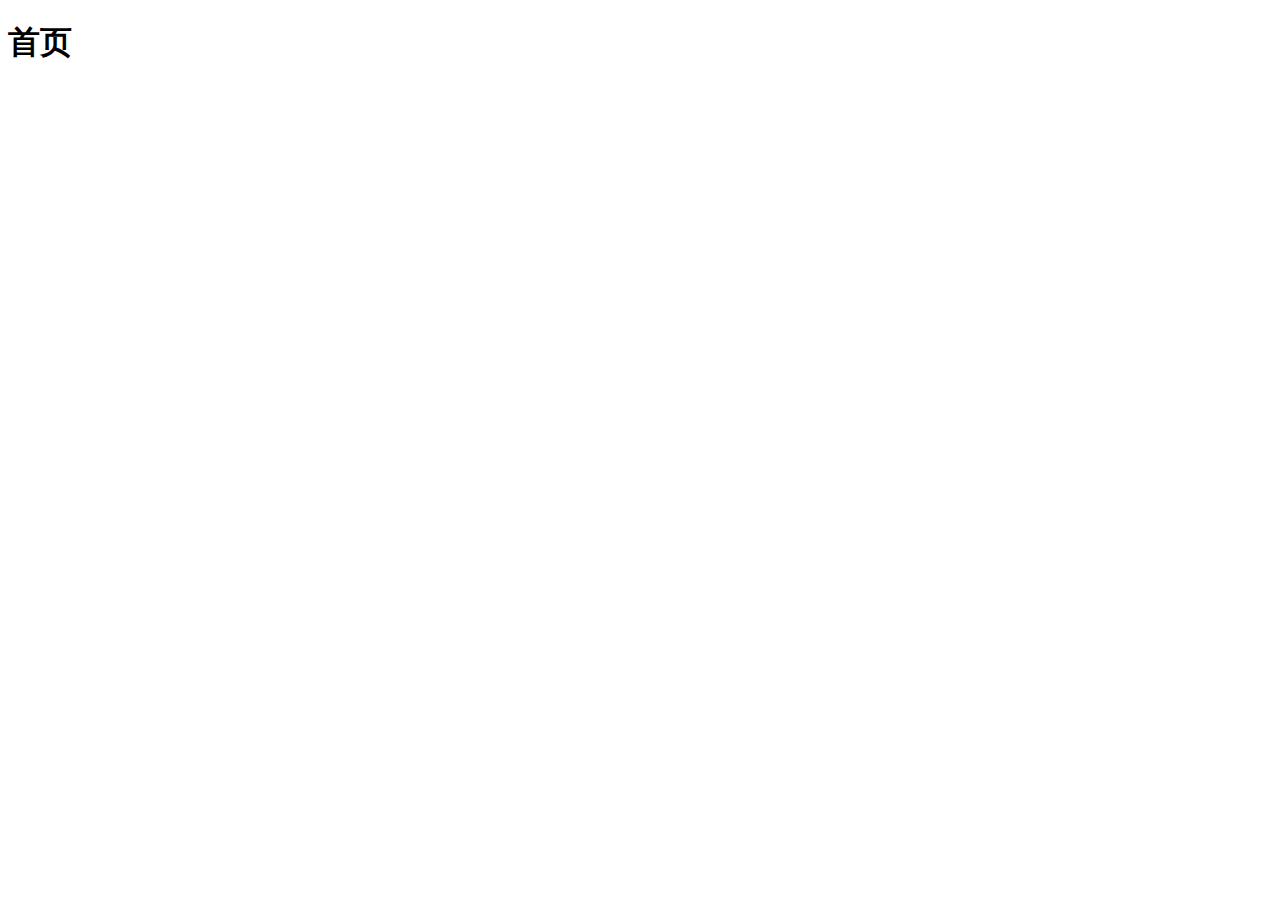
==== index.html @ 23fd7cb8 "初次提交" ====
<!DOCTYPE html>
<html lang="en">
<head>
  <meta charset="UTF-8">
  <meta http-equiv="X-UA-Compatible" content="IE=edge">
  <meta name="viewport" content="width=device-width, initial-scale=1.0">
  <title>Document</title>
</head>
<body>
    <h1>首页</h1>
</body>
</html>
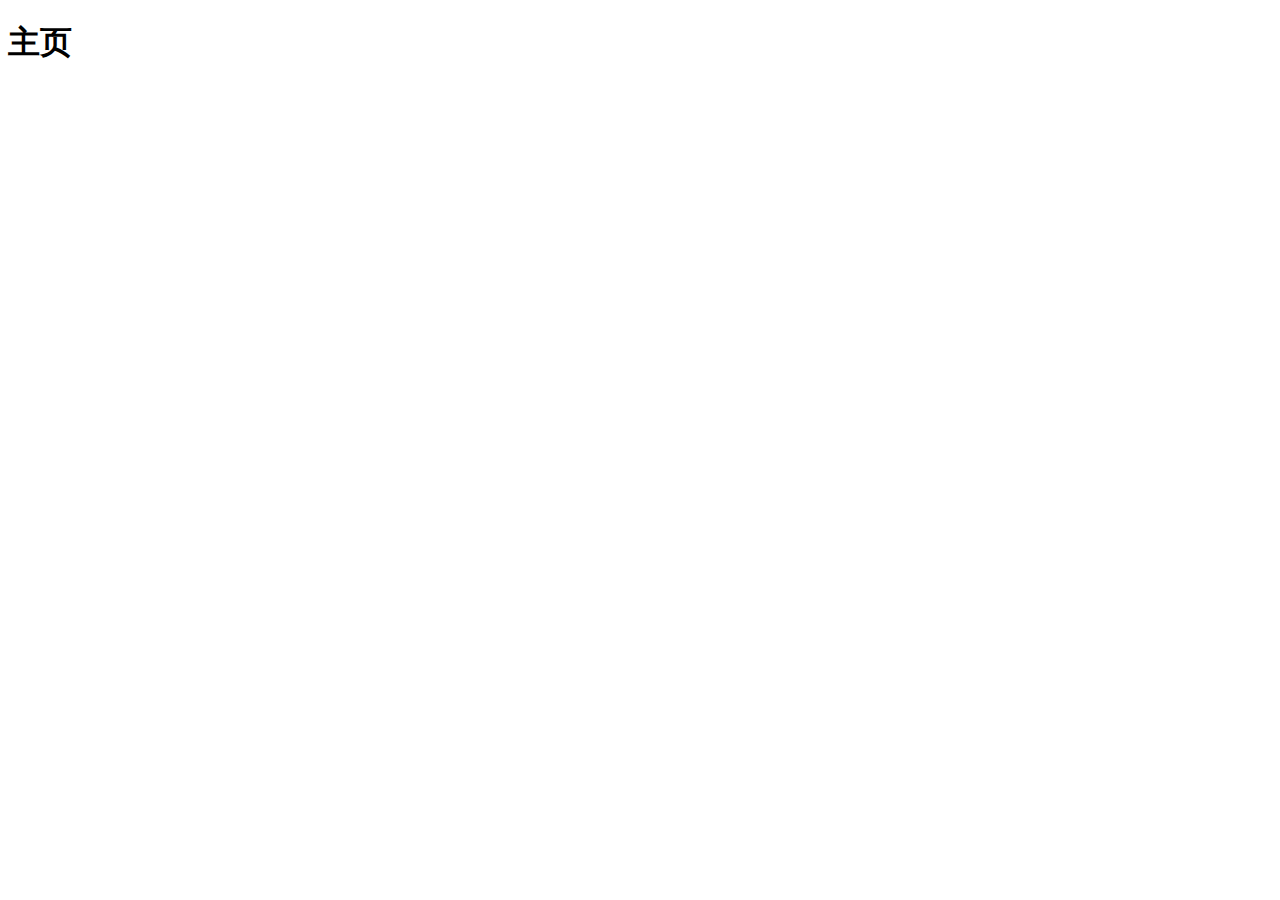
==== commit 43ef7448: "完成了登录和注册功能" ====
--- a/index.html
+++ b/index.html
@@ -1,12 +1,15 @@
 <!DOCTYPE html>
 <html lang="en">
+
 <head>
   <meta charset="UTF-8">
   <meta http-equiv="X-UA-Compatible" content="IE=edge">
   <meta name="viewport" content="width=device-width, initial-scale=1.0">
-  <title>Document</title>
+  <title></title>
 </head>
+
 <body>
-    <h1>首页</h1>
+  <h1>主页</h1>
 </body>
+
 </html>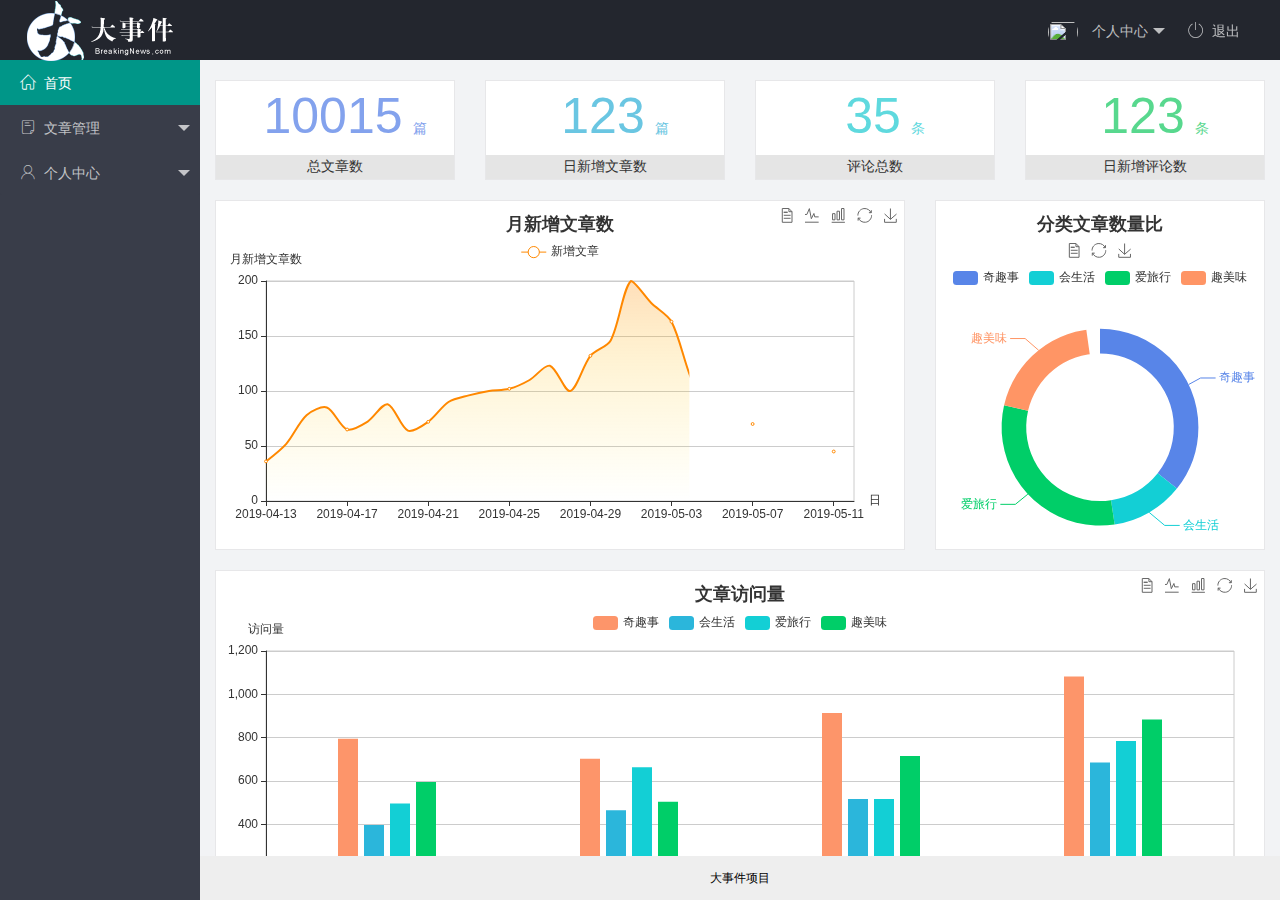
==== commit 6d046810: "day1" ====
--- a/index.html
+++ b/index.html
@@ -2,14 +2,93 @@
 <html lang="en">
 
 <head>
-  <meta charset="UTF-8">
-  <meta http-equiv="X-UA-Compatible" content="IE=edge">
-  <meta name="viewport" content="width=device-width, initial-scale=1.0">
-  <title></title>
+  <meta charset="UTF-8" />
+  <meta name="viewport" content="width=device-width, initial-scale=1.0" />
+  <title>后台主页</title>
+  <!-- 导入 layui 的样式表 -->
+  <link rel="stylesheet" href="/assets/lib/layui/css/layui.css" />
+  <!-- 导入第三方图标库 -->
+  <link rel="stylesheet" href="/assets/fonts/iconfont.css" />
+  <link rel="stylesheet" href="/assets/css/index.css">
 </head>
 
-<body>
-  <h1>主页</h1>
+<body class="layui-layout-body">
+  <div class="layui-layout layui-layout-admin">
+    <div class="layui-header">
+      <div class="layui-logo">
+        <img src="/assets/images/logo.png" alt="" />
+      </div>
+      <!-- 头部区域（可配合layui已有的水平导航） -->
+      <ul class="layui-nav layui-layout-right">
+        <li class="layui-nav-item">
+          <a href="javascript:;">
+            <img src="" class="layui-nav-img" />
+            个人中心
+          </a>
+          <dl class="layui-nav-child">
+            <dd><a href="">基本资料</a></dd>
+            <dd><a href="">更换头像</a></dd>
+            <dd><a href="">重置密码</a></dd>
+          </dl>
+        </li>
+        <li class="layui-nav-item">
+          <a href=""><span class="iconfont icon-tuichu"></span>退出</a>
+        </li>
+      </ul>
+    </div>
+
+    <div class="layui-side layui-bg-black">
+      <div class="layui-side-scroll">
+        <!-- 左侧导航区域（可配合layui已有的垂直导航） -->
+        <ul class="layui-nav layui-nav-tree" lay-shrink="all">
+          <li class="layui-nav-item layui-this">
+            <a href="/home/dashboard.html" target="fm"><span class="iconfont icon-home"></span>首页</a>
+          </li>
+          <li class="layui-nav-item">
+            <a class="" href="javascript:;"><span class="iconfont icon-16"></span>文章管理</a>
+            <dl class="layui-nav-child">
+              <dd>
+                <a href="javascript:;"><i class="layui-icon layui-icon-app"></i>文章类别</a>
+              </dd>
+              <dd>
+                <a href="javascript:;"><i class="layui-icon layui-icon-app"></i>文章列表</a>
+              </dd>
+              <dd>
+                <a href="javascript:;"><i class="layui-icon layui-icon-app"></i>发布文章</a>
+              </dd>
+            </dl>
+          </li>
+          <li class="layui-nav-item">
+            <a href="javascript:;"><span class="iconfont icon-user"></span>个人中心</a>
+            <dl class="layui-nav-child">
+              <dd>
+                <a href="javascript:;"><i class="layui-icon layui-icon-app"></i>基本资料</a>
+              </dd>
+              <dd>
+                <a href="javascript:;"><i class="layui-icon layui-icon-app"></i>更换头像</a>
+              </dd>
+              <dd>
+                <a href="javascript:;"><i class="layui-icon layui-icon-app"></i>重置密码</a>
+              </dd>
+            </dl>
+          </li>
+        </ul>
+      </div>
+    </div>
+
+    <div class="layui-body">
+      <!-- 内容主体区域 -->
+      <!-- 为 `iframe` 指定默认页面 -->
+      <iframe name="fm" src="/home/dashboard.html" frameborder="0"></iframe>
+    </div>
+
+    <div class="layui-footer">
+      <!-- 底部固定区域 -->
+      大事件项目
+    </div>
+  </div>
+  <!-- 导入 layui 的JS文件 -->
+  <script src="/assets/lib/layui/layui.all.js"></script>
 </body>
 
 </html>--- a/assets/lib/layui/css/layui.css
+++ b/assets/lib/layui/css/layui.css
@@ -0,0 +1,2 @@
+/** layui-v2.5.5 MIT License By https://www.layui.com */
+ .layui-inline,img{display:inline-block;vertical-align:middle}h1,h2,h3,h4,h5,h6{font-weight:400}.layui-edge,.layui-header,.layui-inline,.layui-main{position:relative}.layui-body,.layui-edge,.layui-elip{overflow:hidden}.layui-btn,.layui-edge,.layui-inline,img{vertical-align:middle}.layui-btn,.layui-disabled,.layui-icon,.layui-unselect{-moz-user-select:none;-webkit-user-select:none;-ms-user-select:none}.layui-elip,.layui-form-checkbox span,.layui-form-pane .layui-form-label{text-overflow:ellipsis;white-space:nowrap}.layui-breadcrumb,.layui-tree-btnGroup{visibility:hidden}blockquote,body,button,dd,div,dl,dt,form,h1,h2,h3,h4,h5,h6,input,li,ol,p,pre,td,textarea,th,ul{margin:0;padding:0;-webkit-tap-highlight-color:rgba(0,0,0,0)}a:active,a:hover{outline:0}img{border:none}li{list-style:none}table{border-collapse:collapse;border-spacing:0}h4,h5,h6{font-size:100%}button,input,optgroup,option,select,textarea{font-family:inherit;font-size:inherit;font-style:inherit;font-weight:inherit;outline:0}pre{white-space:pre-wrap;white-space:-moz-pre-wrap;white-space:-pre-wrap;white-space:-o-pre-wrap;word-wrap:break-word}body{line-height:24px;font:14px Helvetica Neue,Helvetica,PingFang SC,Tahoma,Arial,sans-serif}hr{height:1px;margin:10px 0;border:0;clear:both}a{color:#333;text-decoration:none}a:hover{color:#777}a cite{font-style:normal;*cursor:pointer}.layui-border-box,.layui-border-box *{box-sizing:border-box}.layui-box,.layui-box *{box-sizing:content-box}.layui-clear{clear:both;*zoom:1}.layui-clear:after{content:'\20';clear:both;*zoom:1;display:block;height:0}.layui-inline{*display:inline;*zoom:1}.layui-edge{display:inline-block;width:0;height:0;border-width:6px;border-style:dashed;border-color:transparent}.layui-edge-top{top:-4px;border-bottom-color:#999;border-bottom-style:solid}.layui-edge-right{border-left-color:#999;border-left-style:solid}.layui-edge-bottom{top:2px;border-top-color:#999;border-top-style:solid}.layui-edge-left{border-right-color:#999;border-right-style:solid}.layui-disabled,.layui-disabled:hover{color:#d2d2d2!important;cursor:not-allowed!important}.layui-circle{border-radius:100%}.layui-show{display:block!important}.layui-hide{display:none!important}@font-face{font-family:layui-icon;src:url(../font/iconfont.eot?v=250);src:url(../font/iconfont.eot?v=250#iefix) format('embedded-opentype'),url(../font/iconfont.woff2?v=250) format('woff2'),url(../font/iconfont.woff?v=250) format('woff'),url(../font/iconfont.ttf?v=250) format('truetype'),url(../font/iconfont.svg?v=250#layui-icon) format('svg')}.layui-icon{font-family:layui-icon!important;font-size:16px;font-style:normal;-webkit-font-smoothing:antialiased;-moz-osx-font-smoothing:grayscale}.layui-icon-reply-fill:before{content:"\e611"}.layui-icon-set-fill:before{content:"\e614"}.layui-icon-menu-fill:before{content:"\e60f"}.layui-icon-search:before{content:"\e615"}.layui-icon-share:before{content:"\e641"}.layui-icon-set-sm:before{content:"\e620"}.layui-icon-engine:before{content:"\e628"}.layui-icon-close:before{content:"\1006"}.layui-icon-close-fill:before{content:"\1007"}.layui-icon-chart-screen:before{content:"\e629"}.layui-icon-star:before{content:"\e600"}.layui-icon-circle-dot:before{content:"\e617"}.layui-icon-chat:before{content:"\e606"}.layui-icon-release:before{content:"\e609"}.layui-icon-list:before{content:"\e60a"}.layui-icon-chart:before{content:"\e62c"}.layui-icon-ok-circle:before{content:"\1005"}.layui-icon-layim-theme:before{content:"\e61b"}.layui-icon-table:before{content:"\e62d"}.layui-icon-right:before{content:"\e602"}.layui-icon-left:before{content:"\e603"}.layui-icon-cart-simple:before{content:"\e698"}.layui-icon-face-cry:before{content:"\e69c"}.layui-icon-face-smile:before{content:"\e6af"}.layui-icon-survey:before{content:"\e6b2"}.layui-icon-tree:before{content:"\e62e"}.layui-icon-upload-circle:before{content:"\e62f"}.layui-icon-add-circle:before{content:"\e61f"}.layui-icon-download-circle:before{content:"\e601"}.layui-icon-templeate-1:before{content:"\e630"}.layui-icon-util:before{content:"\e631"}.layui-icon-face-surprised:before{content:"\e664"}.layui-icon-edit:before{content:"\e642"}.layui-icon-speaker:before{content:"\e645"}.layui-icon-down:before{content:"\e61a"}.layui-icon-file:before{content:"\e621"}.layui-icon-layouts:before{content:"\e632"}.layui-icon-rate-half:before{content:"\e6c9"}.layui-icon-add-circle-fine:before{content:"\e608"}.layui-icon-prev-circle:before{content:"\e633"}.layui-icon-read:before{content:"\e705"}.layui-icon-404:before{content:"\e61c"}.layui-icon-carousel:before{content:"\e634"}.layui-icon-help:before{content:"\e607"}.layui-icon-code-circle:before{content:"\e635"}.layui-icon-water:before{content:"\e636"}.layui-icon-username:before{content:"\e66f"}.layui-icon-find-fill:before{content:"\e670"}.layui-icon-about:before{content:"\e60b"}.layui-icon-location:before{content:"\e715"}.layui-icon-up:before{content:"\e619"}.layui-icon-pause:before{content:"\e651"}.layui-icon-date:before{content:"\e637"}.layui-icon-layim-uploadfile:before{content:"\e61d"}.layui-icon-delete:before{content:"\e640"}.layui-icon-play:before{content:"\e652"}.layui-icon-top:before{content:"\e604"}.layui-icon-friends:before{content:"\e612"}.layui-icon-refresh-3:before{content:"\e9aa"}.layui-icon-ok:before{content:"\e605"}.layui-icon-layer:before{content:"\e638"}.layui-icon-face-smile-fine:before{content:"\e60c"}.layui-icon-dollar:before{content:"\e659"}.layui-icon-group:before{content:"\e613"}.layui-icon-layim-download:before{content:"\e61e"}.layui-icon-picture-fine:before{content:"\e60d"}.layui-icon-link:before{content:"\e64c"}.layui-icon-diamond:before{content:"\e735"}.layui-icon-log:before{content:"\e60e"}.layui-icon-rate-solid:before{content:"\e67a"}.layui-icon-fonts-del:before{content:"\e64f"}.layui-icon-unlink:before{content:"\e64d"}.layui-icon-fonts-clear:before{content:"\e639"}.layui-icon-triangle-r:before{content:"\e623"}.layui-icon-circle:before{content:"\e63f"}.layui-icon-radio:before{content:"\e643"}.layui-icon-align-center:before{content:"\e647"}.layui-icon-align-right:before{content:"\e648"}.layui-icon-align-left:before{content:"\e649"}.layui-icon-loading-1:before{content:"\e63e"}.layui-icon-return:before{content:"\e65c"}.layui-icon-fonts-strong:before{content:"\e62b"}.layui-icon-upload:before{content:"\e67c"}.layui-icon-dialogue:before{content:"\e63a"}.layui-icon-video:before{content:"\e6ed"}.layui-icon-headset:before{content:"\e6fc"}.layui-icon-cellphone-fine:before{content:"\e63b"}.layui-icon-add-1:before{content:"\e654"}.layui-icon-face-smile-b:before{content:"\e650"}.layui-icon-fonts-html:before{content:"\e64b"}.layui-icon-form:before{content:"\e63c"}.layui-icon-cart:before{content:"\e657"}.layui-icon-camera-fill:before{content:"\e65d"}.layui-icon-tabs:before{content:"\e62a"}.layui-icon-fonts-code:before{content:"\e64e"}.layui-icon-fire:before{content:"\e756"}.layui-icon-set:before{content:"\e716"}.layui-icon-fonts-u:before{content:"\e646"}.layui-icon-triangle-d:before{content:"\e625"}.layui-icon-tips:before{content:"\e702"}.layui-icon-picture:before{content:"\e64a"}.layui-icon-more-vertical:before{content:"\e671"}.layui-icon-flag:before{content:"\e66c"}.layui-icon-loading:before{content:"\e63d"}.layui-icon-fonts-i:before{content:"\e644"}.layui-icon-refresh-1:before{content:"\e666"}.layui-icon-rmb:before{content:"\e65e"}.layui-icon-home:before{content:"\e68e"}.layui-icon-user:before{content:"\e770"}.layui-icon-notice:before{content:"\e667"}.layui-icon-login-weibo:before{content:"\e675"}.layui-icon-voice:before{content:"\e688"}.layui-icon-upload-drag:before{content:"\e681"}.layui-icon-login-qq:before{content:"\e676"}.layui-icon-snowflake:before{content:"\e6b1"}.layui-icon-file-b:before{content:"\e655"}.layui-icon-template:before{content:"\e663"}.layui-icon-auz:before{content:"\e672"}.layui-icon-console:before{content:"\e665"}.layui-icon-app:before{content:"\e653"}.layui-icon-prev:before{content:"\e65a"}.layui-icon-website:before{content:"\e7ae"}.layui-icon-next:before{content:"\e65b"}.layui-icon-component:before{content:"\e857"}.layui-icon-more:before{content:"\e65f"}.layui-icon-login-wechat:before{content:"\e677"}.layui-icon-shrink-right:before{content:"\e668"}.layui-icon-spread-left:before{content:"\e66b"}.layui-icon-camera:before{content:"\e660"}.layui-icon-note:before{content:"\e66e"}.layui-icon-refresh:before{content:"\e669"}.layui-icon-female:before{content:"\e661"}.layui-icon-male:before{content:"\e662"}.layui-icon-password:before{content:"\e673"}.layui-icon-senior:before{content:"\e674"}.layui-icon-theme:before{content:"\e66a"}.layui-icon-tread:before{content:"\e6c5"}.layui-icon-praise:before{content:"\e6c6"}.layui-icon-star-fill:before{content:"\e658"}.layui-icon-rate:before{content:"\e67b"}.layui-icon-template-1:before{content:"\e656"}.layui-icon-vercode:before{content:"\e679"}.layui-icon-cellphone:before{content:"\e678"}.layui-icon-screen-full:before{content:"\e622"}.layui-icon-screen-restore:before{content:"\e758"}.layui-icon-cols:before{content:"\e610"}.layui-icon-export:before{content:"\e67d"}.layui-icon-print:before{content:"\e66d"}.layui-icon-slider:before{content:"\e714"}.layui-icon-addition:before{content:"\e624"}.layui-icon-subtraction:before{content:"\e67e"}.layui-icon-service:before{content:"\e626"}.layui-icon-transfer:before{content:"\e691"}.layui-main{width:1140px;margin:0 auto}.layui-header{z-index:1000;height:60px}.layui-header a:hover{transition:all .5s;-webkit-transition:all .5s}.layui-side{position:fixed;left:0;top:0;bottom:0;z-index:999;width:200px;overflow-x:hidden}.layui-side-scroll{position:relative;width:220px;height:100%;overflow-x:hidden}.layui-body{position:absolute;left:200px;right:0;top:0;bottom:0;z-index:998;width:auto;overflow-y:auto;box-sizing:border-box}.layui-layout-body{overflow:hidden}.layui-layout-admin .layui-header{background-color:#23262E}.layui-layout-admin .layui-side{top:60px;width:200px;overflow-x:hidden}.layui-layout-admin .layui-body{position:fixed;top:60px;bottom:44px}.layui-layout-admin .layui-main{width:auto;margin:0 15px}.layui-layout-admin .layui-footer{position:fixed;left:200px;right:0;bottom:0;height:44px;line-height:44px;padding:0 15px;background-color:#eee}.layui-layout-admin .layui-logo{position:absolute;left:0;top:0;width:200px;height:100%;line-height:60px;text-align:center;color:#009688;font-size:16px}.layui-layout-admin .layui-header .layui-nav{background:0 0}.layui-layout-left{position:absolute!important;left:200px;top:0}.layui-layout-right{position:absolute!important;right:0;top:0}.layui-container{position:relative;margin:0 auto;padding:0 15px;box-sizing:border-box}.layui-fluid{position:relative;margin:0 auto;padding:0 15px}.layui-row:after,.layui-row:before{content:'';display:block;clear:both}.layui-col-lg1,.layui-col-lg10,.layui-col-lg11,.layui-col-lg12,.layui-col-lg2,.layui-col-lg3,.layui-col-lg4,.layui-col-lg5,.layui-col-lg6,.layui-col-lg7,.layui-col-lg8,.layui-col-lg9,.layui-col-md1,.layui-col-md10,.layui-col-md11,.layui-col-md12,.layui-col-md2,.layui-col-md3,.layui-col-md4,.layui-col-md5,.layui-col-md6,.layui-col-md7,.layui-col-md8,.layui-col-md9,.layui-col-sm1,.layui-col-sm10,.layui-col-sm11,.layui-col-sm12,.layui-col-sm2,.layui-col-sm3,.layui-col-sm4,.layui-col-sm5,.layui-col-sm6,.layui-col-sm7,.layui-col-sm8,.layui-col-sm9,.layui-col-xs1,.layui-col-xs10,.layui-col-xs11,.layui-col-xs12,.layui-col-xs2,.layui-col-xs3,.layui-col-xs4,.layui-col-xs5,.layui-col-xs6,.layui-col-xs7,.layui-col-xs8,.layui-col-xs9{position:relative;display:block;box-sizing:border-box}.layui-col-xs1,.layui-col-xs10,.layui-col-xs11,.layui-col-xs12,.layui-col-xs2,.layui-col-xs3,.layui-col-xs4,.layui-col-xs5,.layui-col-xs6,.layui-col-xs7,.layui-col-xs8,.layui-col-xs9{float:left}.layui-col-xs1{width:8.33333333%}.layui-col-xs2{width:16.66666667%}.layui-col-xs3{width:25%}.layui-col-xs4{width:33.33333333%}.layui-col-xs5{width:41.66666667%}.layui-col-xs6{width:50%}.layui-col-xs7{width:58.33333333%}.layui-col-xs8{width:66.66666667%}.layui-col-xs9{width:75%}.layui-col-xs10{width:83.33333333%}.layui-col-xs11{width:91.66666667%}.layui-col-xs12{width:100%}.layui-col-xs-offset1{margin-left:8.33333333%}.layui-col-xs-offset2{margin-left:16.66666667%}.layui-col-xs-offset3{margin-left:25%}.layui-col-xs-offset4{margin-left:33.33333333%}.layui-col-xs-offset5{margin-left:41.66666667%}.layui-col-xs-offset6{margin-left:50%}.layui-col-xs-offset7{margin-left:58.33333333%}.layui-col-xs-offset8{margin-left:66.66666667%}.layui-col-xs-offset9{margin-left:75%}.layui-col-xs-offset10{margin-left:83.33333333%}.layui-col-xs-offset11{margin-left:91.66666667%}.layui-col-xs-offset12{margin-left:100%}@media screen and (max-width:768px){.layui-hide-xs{display:none!important}.layui-show-xs-block{display:block!important}.layui-show-xs-inline{display:inline!important}.layui-show-xs-inline-block{display:inline-block!important}}@media screen and (min-width:768px){.layui-container{width:750px}.layui-hide-sm{display:none!important}.layui-show-sm-block{display:block!important}.layui-show-sm-inline{display:inline!important}.layui-show-sm-inline-block{display:inline-block!important}.layui-col-sm1,.layui-col-sm10,.layui-col-sm11,.layui-col-sm12,.layui-col-sm2,.layui-col-sm3,.layui-col-sm4,.layui-col-sm5,.layui-col-sm6,.layui-col-sm7,.layui-col-sm8,.layui-col-sm9{float:left}.layui-col-sm1{width:8.33333333%}.layui-col-sm2{width:16.66666667%}.layui-col-sm3{width:25%}.layui-col-sm4{width:33.33333333%}.layui-col-sm5{width:41.66666667%}.layui-col-sm6{width:50%}.layui-col-sm7{width:58.33333333%}.layui-col-sm8{width:66.66666667%}.layui-col-sm9{width:75%}.layui-col-sm10{width:83.33333333%}.layui-col-sm11{width:91.66666667%}.layui-col-sm12{width:100%}.layui-col-sm-offset1{margin-left:8.33333333%}.layui-col-sm-offset2{margin-left:16.66666667%}.layui-col-sm-offset3{margin-left:25%}.layui-col-sm-offset4{margin-left:33.33333333%}.layui-col-sm-offset5{margin-left:41.66666667%}.layui-col-sm-offset6{margin-left:50%}.layui-col-sm-offset7{margin-left:58.33333333%}.layui-col-sm-offset8{margin-left:66.66666667%}.layui-col-sm-offset9{margin-left:75%}.layui-col-sm-offset10{margin-left:83.33333333%}.layui-col-sm-offset11{margin-left:91.66666667%}.layui-col-sm-offset12{margin-left:100%}}@media screen and (min-width:992px){.layui-container{width:970px}.layui-hide-md{display:none!important}.layui-show-md-block{display:block!important}.layui-show-md-inline{display:inline!important}.layui-show-md-inline-block{display:inline-block!important}.layui-col-md1,.layui-col-md10,.layui-col-md11,.layui-col-md12,.layui-col-md2,.layui-col-md3,.layui-col-md4,.layui-col-md5,.layui-col-md6,.layui-col-md7,.layui-col-md8,.layui-col-md9{float:left}.layui-col-md1{width:8.33333333%}.layui-col-md2{width:16.66666667%}.layui-col-md3{width:25%}.layui-col-md4{width:33.33333333%}.layui-col-md5{width:41.66666667%}.layui-col-md6{width:50%}.layui-col-md7{width:58.33333333%}.layui-col-md8{width:66.66666667%}.layui-col-md9{width:75%}.layui-col-md10{width:83.33333333%}.layui-col-md11{width:91.66666667%}.layui-col-md12{width:100%}.layui-col-md-offset1{margin-left:8.33333333%}.layui-col-md-offset2{margin-left:16.66666667%}.layui-col-md-offset3{margin-left:25%}.layui-col-md-offset4{margin-left:33.33333333%}.layui-col-md-offset5{margin-left:41.66666667%}.layui-col-md-offset6{margin-left:50%}.layui-col-md-offset7{margin-left:58.33333333%}.layui-col-md-offset8{margin-left:66.66666667%}.layui-col-md-offset9{margin-left:75%}.layui-col-md-offset10{margin-left:83.33333333%}.layui-col-md-offset11{margin-left:91.66666667%}.layui-col-md-offset12{margin-left:100%}}@media screen and (min-width:1200px){.layui-container{width:1170px}.layui-hide-lg{display:none!important}.layui-show-lg-block{display:block!important}.layui-show-lg-inline{display:inline!important}.layui-show-lg-inline-block{display:inline-block!important}.layui-col-lg1,.layui-col-lg10,.layui-col-lg11,.layui-col-lg12,.layui-col-lg2,.layui-col-lg3,.layui-col-lg4,.layui-col-lg5,.layui-col-lg6,.layui-col-lg7,.layui-col-lg8,.layui-col-lg9{float:left}.layui-col-lg1{width:8.33333333%}.layui-col-lg2{width:16.66666667%}.layui-col-lg3{width:25%}.layui-col-lg4{width:33.33333333%}.layui-col-lg5{width:41.66666667%}.layui-col-lg6{width:50%}.layui-col-lg7{width:58.33333333%}.layui-col-lg8{width:66.66666667%}.layui-col-lg9{width:75%}.layui-col-lg10{width:83.33333333%}.layui-col-lg11{width:91.66666667%}.layui-col-lg12{width:100%}.layui-col-lg-offset1{margin-left:8.33333333%}.layui-col-lg-offset2{margin-left:16.66666667%}.layui-col-lg-offset3{margin-left:25%}.layui-col-lg-offset4{margin-left:33.33333333%}.layui-col-lg-offset5{margin-left:41.66666667%}.layui-col-lg-offset6{margin-left:50%}.layui-col-lg-offset7{margin-left:58.33333333%}.layui-col-lg-offset8{margin-left:66.66666667%}.layui-col-lg-offset9{margin-left:75%}.layui-col-lg-offset10{margin-left:83.33333333%}.layui-col-lg-offset11{margin-left:91.66666667%}.layui-col-lg-offset12{margin-left:100%}}.layui-col-space1{margin:-.5px}.layui-col-space1>*{padding:.5px}.layui-col-space3{margin:-1.5px}.layui-col-space3>*{padding:1.5px}.layui-col-space5{margin:-2.5px}.layui-col-space5>*{padding:2.5px}.layui-col-space8{margin:-3.5px}.layui-col-space8>*{padding:3.5px}.layui-col-space10{margin:-5px}.layui-col-space10>*{padding:5px}.layui-col-space12{margin:-6px}.layui-col-space12>*{padding:6px}.layui-col-space15{margin:-7.5px}.layui-col-space15>*{padding:7.5px}.layui-col-space18{margin:-9px}.layui-col-space18>*{padding:9px}.layui-col-space20{margin:-10px}.layui-col-space20>*{padding:10px}.layui-col-space22{margin:-11px}.layui-col-space22>*{padding:11px}.layui-col-space25{margin:-12.5px}.layui-col-space25>*{padding:12.5px}.layui-col-space30{margin:-15px}.layui-col-space30>*{padding:15px}.layui-btn,.layui-input,.layui-select,.layui-textarea,.layui-upload-button{outline:0;-webkit-appearance:none;transition:all .3s;-webkit-transition:all .3s;box-sizing:border-box}.layui-elem-quote{margin-bottom:10px;padding:15px;line-height:22px;border-left:5px solid #009688;border-radius:0 2px 2px 0;background-color:#f2f2f2}.layui-quote-nm{border-style:solid;border-width:1px 1px 1px 5px;background:0 0}.layui-elem-field{margin-bottom:10px;padding:0;border-width:1px;border-style:solid}.layui-elem-field legend{margin-left:20px;padding:0 10px;font-size:20px;font-weight:300}.layui-field-title{margin:10px 0 20px;border-width:1px 0 0}.layui-field-box{padding:10px 15px}.layui-field-title .layui-field-box{padding:10px 0}.layui-progress{position:relative;height:6px;border-radius:20px;background-color:#e2e2e2}.layui-progress-bar{position:absolute;left:0;top:0;width:0;max-width:100%;height:6px;border-radius:20px;text-align:right;background-color:#5FB878;transition:all .3s;-webkit-transition:all .3s}.layui-progress-big,.layui-progress-big .layui-progress-bar{height:18px;line-height:18px}.layui-progress-text{position:relative;top:-20px;line-height:18px;font-size:12px;color:#666}.layui-progress-big .layui-progress-text{position:static;padding:0 10px;color:#fff}.layui-collapse{border-width:1px;border-style:solid;border-radius:2px}.layui-colla-content,.layui-colla-item{border-top-width:1px;border-top-style:solid}.layui-colla-item:first-child{border-top:none}.layui-colla-title{position:relative;height:42px;line-height:42px;padding:0 15px 0 35px;color:#333;background-color:#f2f2f2;cursor:pointer;font-size:14px;overflow:hidden}.layui-colla-content{display:none;padding:10px 15px;line-height:22px;color:#666}.layui-colla-icon{position:absolute;left:15px;top:0;font-size:14px}.layui-card{margin-bottom:15px;border-radius:2px;background-color:#fff;box-shadow:0 1px 2px 0 rgba(0,0,0,.05)}.layui-card:last-child{margin-bottom:0}.layui-card-header{position:relative;height:42px;line-height:42px;padding:0 15px;border-bottom:1px solid #f6f6f6;color:#333;border-radius:2px 2px 0 0;font-size:14px}.layui-bg-black,.layui-bg-blue,.layui-bg-cyan,.layui-bg-green,.layui-bg-orange,.layui-bg-red{color:#fff!important}.layui-card-body{position:relative;padding:10px 15px;line-height:24px}.layui-card-body[pad15]{padding:15px}.layui-card-body[pad20]{padding:20px}.layui-card-body .layui-table{margin:5px 0}.layui-card .layui-tab{margin:0}.layui-panel-window{position:relative;padding:15px;border-radius:0;border-top:5px solid #E6E6E6;background-color:#fff}.layui-auxiliar-moving{position:fixed;left:0;right:0;top:0;bottom:0;width:100%;height:100%;background:0 0;z-index:9999999999}.layui-form-label,.layui-form-mid,.layui-form-select,.layui-input-block,.layui-input-inline,.layui-textarea{position:relative}.layui-bg-red{background-color:#FF5722!important}.layui-bg-orange{background-color:#FFB800!important}.layui-bg-green{background-color:#009688!important}.layui-bg-cyan{background-color:#2F4056!important}.layui-bg-blue{background-color:#1E9FFF!important}.layui-bg-black{background-color:#393D49!important}.layui-bg-gray{background-color:#eee!important;color:#666!important}.layui-badge-rim,.layui-colla-content,.layui-colla-item,.layui-collapse,.layui-elem-field,.layui-form-pane .layui-form-item[pane],.layui-form-pane .layui-form-label,.layui-input,.layui-layedit,.layui-layedit-tool,.layui-quote-nm,.layui-select,.layui-tab-bar,.layui-tab-card,.layui-tab-title,.layui-tab-title .layui-this:after,.layui-textarea{border-color:#e6e6e6}.layui-timeline-item:before,hr{background-color:#e6e6e6}.layui-text{line-height:22px;font-size:14px;color:#666}.layui-text h1,.layui-text h2,.layui-text h3{font-weight:500;color:#333}.layui-text h1{font-size:30px}.layui-text h2{font-size:24px}.layui-text h3{font-size:18px}.layui-text a:not(.layui-btn){color:#01AAED}.layui-text a:not(.layui-btn):hover{text-decoration:underline}.layui-text ul{padding:5px 0 5px 15px}.layui-text ul li{margin-top:5px;list-style-type:disc}.layui-text em,.layui-word-aux{color:#999!important;padding:0 5px!important}.layui-btn{display:inline-block;height:38px;line-height:38px;padding:0 18px;background-color:#009688;color:#fff;white-space:nowrap;text-align:center;font-size:14px;border:none;border-radius:2px;cursor:pointer}.layui-btn:hover{opacity:.8;filter:alpha(opacity=80);color:#fff}.layui-btn:active{opacity:1;filter:alpha(opacity=100)}.layui-btn+.layui-btn{margin-left:10px}.layui-btn-container{font-size:0}.layui-btn-container .layui-btn{margin-right:10px;margin-bottom:10px}.layui-btn-container .layui-btn+.layui-btn{margin-left:0}.layui-table .layui-btn-container .layui-btn{margin-bottom:9px}.layui-btn-radius{border-radius:100px}.layui-btn .layui-icon{margin-right:3px;font-size:18px;vertical-align:bottom;vertical-align:middle\9}.layui-btn-primary{border:1px solid #C9C9C9;background-color:#fff;color:#555}.layui-btn-primary:hover{border-color:#009688;color:#333}.layui-btn-normal{background-color:#1E9FFF}.layui-btn-warm{background-color:#FFB800}.layui-btn-danger{background-color:#FF5722}.layui-btn-checked{background-color:#5FB878}.layui-btn-disabled,.layui-btn-disabled:active,.layui-btn-disabled:hover{border:1px solid #e6e6e6;background-color:#FBFBFB;color:#C9C9C9;cursor:not-allowed;opacity:1}.layui-btn-lg{height:44px;line-height:44px;padding:0 25px;font-size:16px}.layui-btn-sm{height:30px;line-height:30px;padding:0 10px;font-size:12px}.layui-btn-sm i{font-size:16px!important}.layui-btn-xs{height:22px;line-height:22px;padding:0 5px;font-size:12px}.layui-btn-xs i{font-size:14px!important}.layui-btn-group{display:inline-block;vertical-align:middle;font-size:0}.layui-btn-group .layui-btn{margin-left:0!important;margin-right:0!important;border-left:1px solid rgba(255,255,255,.5);border-radius:0}.layui-btn-group .layui-btn-primary{border-left:none}.layui-btn-group .layui-btn-primary:hover{border-color:#C9C9C9;color:#009688}.layui-btn-group .layui-btn:first-child{border-left:none;border-radius:2px 0 0 2px}.layui-btn-group .layui-btn-primary:first-child{border-left:1px solid #c9c9c9}.layui-btn-group .layui-btn:last-child{border-radius:0 2px 2px 0}.layui-btn-group .layui-btn+.layui-btn{margin-left:0}.layui-btn-group+.layui-btn-group{margin-left:10px}.layui-btn-fluid{width:100%}.layui-input,.layui-select,.layui-textarea{height:38px;line-height:1.3;line-height:38px\9;border-width:1px;border-style:solid;background-color:#fff;border-radius:2px}.layui-input::-webkit-input-placeholder,.layui-select::-webkit-input-placeholder,.layui-textarea::-webkit-input-placeholder{line-height:1.3}.layui-input,.layui-textarea{display:block;width:100%;padding-left:10px}.layui-input:hover,.layui-textarea:hover{border-color:#D2D2D2!important}.layui-input:focus,.layui-textarea:focus{border-color:#C9C9C9!important}.layui-textarea{min-height:100px;height:auto;line-height:20px;padding:6px 10px;resize:vertical}.layui-select{padding:0 10px}.layui-form input[type=checkbox],.layui-form input[type=radio],.layui-form select{display:none}.layui-form [lay-ignore]{display:initial}.layui-form-item{margin-bottom:15px;clear:both;*zoom:1}.layui-form-item:after{content:'\20';clear:both;*zoom:1;display:block;height:0}.layui-form-label{float:left;display:block;padding:9px 15px;width:80px;font-weight:400;line-height:20px;text-align:right}.layui-form-label-col{display:block;float:none;padding:9px 0;line-height:20px;text-align:left}.layui-form-item .layui-inline{margin-bottom:5px;margin-right:10px}.layui-input-block{margin-left:110px;min-height:36px}.layui-input-inline{display:inline-block;vertical-align:middle}.layui-form-item .layui-input-inline{float:left;width:190px;margin-right:10px}.layui-form-text .layui-input-inline{width:auto}.layui-form-mid{float:left;display:block;padding:9px 0!important;line-height:20px;margin-right:10px}.layui-form-danger+.layui-form-select .layui-input,.layui-form-danger:focus{border-color:#FF5722!important}.layui-form-select .layui-input{padding-right:30px;cursor:pointer}.layui-form-select .layui-edge{position:absolute;right:10px;top:50%;margin-top:-3px;cursor:pointer;border-width:6px;border-top-color:#c2c2c2;border-top-style:solid;transition:all .3s;-webkit-transition:all .3s}.layui-form-select dl{display:none;position:absolute;left:0;top:42px;padding:5px 0;z-index:899;min-width:100%;border:1px solid #d2d2d2;max-height:300px;overflow-y:auto;background-color:#fff;border-radius:2px;box-shadow:0 2px 4px rgba(0,0,0,.12);box-sizing:border-box}.layui-form-select dl dd,.layui-form-select dl dt{padding:0 10px;line-height:36px;white-space:nowrap;overflow:hidden;text-overflow:ellipsis}.layui-form-select dl dt{font-size:12px;color:#999}.layui-form-select dl dd{cursor:pointer}.layui-form-select dl dd:hover{background-color:#f2f2f2;-webkit-transition:.5s all;transition:.5s all}.layui-form-select .layui-select-group dd{padding-left:20px}.layui-form-select dl dd.layui-select-tips{padding-left:10px!important;color:#999}.layui-form-select dl dd.layui-this{background-color:#5FB878;color:#fff}.layui-form-checkbox,.layui-form-select dl dd.layui-disabled{background-color:#fff}.layui-form-selected dl{display:block}.layui-form-checkbox,.layui-form-checkbox *,.layui-form-switch{display:inline-block;vertical-align:middle}.layui-form-selected .layui-edge{margin-top:-9px;-webkit-transform:rotate(180deg);transform:rotate(180deg);margin-top:-3px\9}:root .layui-form-selected .layui-edge{margin-top:-9px\0/IE9}.layui-form-selectup dl{top:auto;bottom:42px}.layui-select-none{margin:5px 0;text-align:center;color:#999}.layui-select-disabled .layui-disabled{border-color:#eee!important}.layui-select-disabled .layui-edge{border-top-color:#d2d2d2}.layui-form-checkbox{position:relative;height:30px;line-height:30px;margin-right:10px;padding-right:30px;cursor:pointer;font-size:0;-webkit-transition:.1s linear;transition:.1s linear;box-sizing:border-box}.layui-form-checkbox span{padding:0 10px;height:100%;font-size:14px;border-radius:2px 0 0 2px;background-color:#d2d2d2;color:#fff;overflow:hidden}.layui-form-checkbox:hover span{background-color:#c2c2c2}.layui-form-checkbox i{position:absolute;right:0;top:0;width:30px;height:28px;border:1px solid #d2d2d2;border-left:none;border-radius:0 2px 2px 0;color:#fff;font-size:20px;text-align:center}.layui-form-checkbox:hover i{border-color:#c2c2c2;color:#c2c2c2}.layui-form-checked,.layui-form-checked:hover{border-color:#5FB878}.layui-form-checked span,.layui-form-checked:hover span{background-color:#5FB878}.layui-form-checked i,.layui-form-checked:hover i{color:#5FB878}.layui-form-item .layui-form-checkbox{margin-top:4px}.layui-form-checkbox[lay-skin=primary]{height:auto!important;line-height:normal!important;min-width:18px;min-height:18px;border:none!important;margin-right:0;padding-left:28px;padding-right:0;background:0 0}.layui-form-checkbox[lay-skin=primary] span{padding-left:0;padding-right:15px;line-height:18px;background:0 0;color:#666}.layui-form-checkbox[lay-skin=primary] i{right:auto;left:0;width:16px;height:16px;line-height:16px;border:1px solid #d2d2d2;font-size:12px;border-radius:2px;background-color:#fff;-webkit-transition:.1s linear;transition:.1s linear}.layui-form-checkbox[lay-skin=primary]:hover i{border-color:#5FB878;color:#fff}.layui-form-checked[lay-skin=primary] i{border-color:#5FB878!important;background-color:#5FB878;color:#fff}.layui-checkbox-disbaled[lay-skin=primary] span{background:0 0!important;color:#c2c2c2}.layui-checkbox-disbaled[lay-skin=primary]:hover i{border-color:#d2d2d2}.layui-form-item .layui-form-checkbox[lay-skin=primary]{margin-top:10px}.layui-form-switch{position:relative;height:22px;line-height:22px;min-width:35px;padding:0 5px;margin-top:8px;border:1px solid #d2d2d2;border-radius:20px;cursor:pointer;background-color:#fff;-webkit-transition:.1s linear;transition:.1s linear}.layui-form-switch i{position:absolute;left:5px;top:3px;width:16px;height:16px;border-radius:20px;background-color:#d2d2d2;-webkit-transition:.1s linear;transition:.1s linear}.layui-form-switch em{position:relative;top:0;width:25px;margin-left:21px;padding:0!important;text-align:center!important;color:#999!important;font-style:normal!important;font-size:12px}.layui-form-onswitch{border-color:#5FB878;background-color:#5FB878}.layui-checkbox-disbaled,.layui-checkbox-disbaled i{border-color:#e2e2e2!important}.layui-form-onswitch i{left:100%;margin-left:-21px;background-color:#fff}.layui-form-onswitch em{margin-left:5px;margin-right:21px;color:#fff!important}.layui-checkbox-disbaled span{background-color:#e2e2e2!important}.layui-checkbox-disbaled:hover i{color:#fff!important}[lay-radio]{display:none}.layui-form-radio,.layui-form-radio *{display:inline-block;vertical-align:middle}.layui-form-radio{line-height:28px;margin:6px 10px 0 0;padding-right:10px;cursor:pointer;font-size:0}.layui-form-radio *{font-size:14px}.layui-form-radio>i{margin-right:8px;font-size:22px;color:#c2c2c2}.layui-form-radio>i:hover,.layui-form-radioed>i{color:#5FB878}.layui-radio-disbaled>i{color:#e2e2e2!important}.layui-form-pane .layui-form-label{width:110px;padding:8px 15px;height:38px;line-height:20px;border-width:1px;border-style:solid;border-radius:2px 0 0 2px;text-align:center;background-color:#FBFBFB;overflow:hidden;box-sizing:border-box}.layui-form-pane .layui-input-inline{margin-left:-1px}.layui-form-pane .layui-input-block{margin-left:110px;left:-1px}.layui-form-pane .layui-input{border-radius:0 2px 2px 0}.layui-form-pane .layui-form-text .layui-form-label{float:none;width:100%;border-radius:2px;box-sizing:border-box;text-align:left}.layui-form-pane .layui-form-text .layui-input-inline{display:block;margin:0;top:-1px;clear:both}.layui-form-pane .layui-form-text .layui-input-block{margin:0;left:0;top:-1px}.layui-form-pane .layui-form-text .layui-textarea{min-height:100px;border-radius:0 0 2px 2px}.layui-form-pane .layui-form-checkbox{margin:4px 0 4px 10px}.layui-form-pane .layui-form-radio,.layui-form-pane .layui-form-switch{margin-top:6px;margin-left:10px}.layui-form-pane .layui-form-item[pane]{position:relative;border-width:1px;border-style:solid}.layui-form-pane .layui-form-item[pane] .layui-form-label{position:absolute;left:0;top:0;height:100%;border-width:0 1px 0 0}.layui-form-pane .layui-form-item[pane] .layui-input-inline{margin-left:110px}@media screen and (max-width:450px){.layui-form-item .layui-form-label{text-overflow:ellipsis;overflow:hidden;white-space:nowrap}.layui-form-item .layui-inline{display:block;margin-right:0;margin-bottom:20px;clear:both}.layui-form-item .layui-inline:after{content:'\20';clear:both;display:block;height:0}.layui-form-item .layui-input-inline{display:block;float:none;left:-3px;width:auto;margin:0 0 10px 112px}.layui-form-item .layui-input-inline+.layui-form-mid{margin-left:110px;top:-5px;padding:0}.layui-form-item .layui-form-checkbox{margin-right:5px;margin-bottom:5px}}.layui-layedit{border-width:1px;border-style:solid;border-radius:2px}.layui-layedit-tool{padding:3px 5px;border-bottom-width:1px;border-bottom-style:solid;font-size:0}.layedit-tool-fixed{position:fixed;top:0;border-top:1px solid #e2e2e2}.layui-layedit-tool .layedit-tool-mid,.layui-layedit-tool .layui-icon{display:inline-block;vertical-align:middle;text-align:center;font-size:14px}.layui-layedit-tool .layui-icon{position:relative;width:32px;height:30px;line-height:30px;margin:3px 5px;color:#777;cursor:pointer;border-radius:2px}.layui-layedit-tool .layui-icon:hover{color:#393D49}.layui-layedit-tool .layui-icon:active{color:#000}.layui-layedit-tool .layedit-tool-active{background-color:#e2e2e2;color:#000}.layui-layedit-tool .layui-disabled,.layui-layedit-tool .layui-disabled:hover{color:#d2d2d2;cursor:not-allowed}.layui-layedit-tool .layedit-tool-mid{width:1px;height:18px;margin:0 10px;background-color:#d2d2d2}.layedit-tool-html{width:50px!important;font-size:30px!important}.layedit-tool-b,.layedit-tool-code,.layedit-tool-help{font-size:16px!important}.layedit-tool-d,.layedit-tool-face,.layedit-tool-image,.layedit-tool-unlink{font-size:18px!important}.layedit-tool-image input{position:absolute;font-size:0;left:0;top:0;width:100%;height:100%;opacity:.01;filter:Alpha(opacity=1);cursor:pointer}.layui-layedit-iframe iframe{display:block;width:100%}#LAY_layedit_code{overflow:hidden}.layui-laypage{display:inline-block;*display:inline;*zoom:1;vertical-align:middle;margin:10px 0;font-size:0}.layui-laypage>a:first-child,.layui-laypage>a:first-child em{border-radius:2px 0 0 2px}.layui-laypage>a:last-child,.layui-laypage>a:last-child em{border-radius:0 2px 2px 0}.layui-laypage>:first-child{margin-left:0!important}.layui-laypage>:last-child{margin-right:0!important}.layui-laypage a,.layui-laypage button,.layui-laypage input,.layui-laypage select,.layui-laypage span{border:1px solid #e2e2e2}.layui-laypage a,.layui-laypage span{display:inline-block;*display:inline;*zoom:1;vertical-align:middle;padding:0 15px;height:28px;line-height:28px;margin:0 -1px 5px 0;background-color:#fff;color:#333;font-size:12px}.layui-flow-more a *,.layui-laypage input,.layui-table-view select[lay-ignore]{display:inline-block}.layui-laypage a:hover{color:#009688}.layui-laypage em{font-style:normal}.layui-laypage .layui-laypage-spr{color:#999;font-weight:700}.layui-laypage a{text-decoration:none}.layui-laypage .layui-laypage-curr{position:relative}.layui-laypage .layui-laypage-curr em{position:relative;color:#fff}.layui-laypage .layui-laypage-curr .layui-laypage-em{position:absolute;left:-1px;top:-1px;padding:1px;width:100%;height:100%;background-color:#009688}.layui-laypage-em{border-radius:2px}.layui-laypage-next em,.layui-laypage-prev em{font-family:Sim sun;font-size:16px}.layui-laypage .layui-laypage-count,.layui-laypage .layui-laypage-limits,.layui-laypage .layui-laypage-refresh,.layui-laypage .layui-laypage-skip{margin-left:10px;margin-right:10px;padding:0;border:none}.layui-laypage .layui-laypage-limits,.layui-laypage .layui-laypage-refresh{vertical-align:top}.layui-laypage .layui-laypage-refresh i{font-size:18px;cursor:pointer}.layui-laypage select{height:22px;padding:3px;border-radius:2px;cursor:pointer}.layui-laypage .layui-laypage-skip{height:30px;line-height:30px;color:#999}.layui-laypage button,.layui-laypage input{height:30px;line-height:30px;border-radius:2px;vertical-align:top;background-color:#fff;box-sizing:border-box}.layui-laypage input{width:40px;margin:0 10px;padding:0 3px;text-align:center}.layui-laypage input:focus,.layui-laypage select:focus{border-color:#009688!important}.layui-laypage button{margin-left:10px;padding:0 10px;cursor:pointer}.layui-table,.layui-table-view{margin:10px 0}.layui-flow-more{margin:10px 0;text-align:center;color:#999;font-size:14px}.layui-flow-more a{height:32px;line-height:32px}.layui-flow-more a *{vertical-align:top}.layui-flow-more a cite{padding:0 20px;border-radius:3px;background-color:#eee;color:#333;font-style:normal}.layui-flow-more a cite:hover{opacity:.8}.layui-flow-more a i{font-size:30px;color:#737383}.layui-table{width:100%;background-color:#fff;color:#666}.layui-table tr{transition:all .3s;-webkit-transition:all .3s}.layui-table th{text-align:left;font-weight:400}.layui-table tbody tr:hover,.layui-table thead tr,.layui-table-click,.layui-table-header,.layui-table-hover,.layui-table-mend,.layui-table-patch,.layui-table-tool,.layui-table-total,.layui-table-total tr,.layui-table[lay-even] tr:nth-child(even){background-color:#f2f2f2}.layui-table td,.layui-table th,.layui-table-col-set,.layui-table-fixed-r,.layui-table-grid-down,.layui-table-header,.layui-table-page,.layui-table-tips-main,.layui-table-tool,.layui-table-total,.layui-table-view,.layui-table[lay-skin=line],.layui-table[lay-skin=row]{border-width:1px;border-style:solid;border-color:#e6e6e6}.layui-table td,.layui-table th{position:relative;padding:9px 15px;min-height:20px;line-height:20px;font-size:14px}.layui-table[lay-skin=line] td,.layui-table[lay-skin=line] th{border-width:0 0 1px}.layui-table[lay-skin=row] td,.layui-table[lay-skin=row] th{border-width:0 1px 0 0}.layui-table[lay-skin=nob] td,.layui-table[lay-skin=nob] th{border:none}.layui-table img{max-width:100px}.layui-table[lay-size=lg] td,.layui-table[lay-size=lg] th{padding:15px 30px}.layui-table-view .layui-table[lay-size=lg] .layui-table-cell{height:40px;line-height:40px}.layui-table[lay-size=sm] td,.layui-table[lay-size=sm] th{font-size:12px;padding:5px 10px}.layui-table-view .layui-table[lay-size=sm] .layui-table-cell{height:20px;line-height:20px}.layui-table[lay-data]{display:none}.layui-table-box{position:relative;overflow:hidden}.layui-table-view .layui-table{position:relative;width:auto;margin:0}.layui-table-view .layui-table[lay-skin=line]{border-width:0 1px 0 0}.layui-table-view .layui-table[lay-skin=row]{border-width:0 0 1px}.layui-table-view .layui-table td,.layui-table-view .layui-table th{padding:5px 0;border-top:none;border-left:none}.layui-table-view .layui-table th.layui-unselect .layui-table-cell span{cursor:pointer}.layui-table-view .layui-table td{cursor:default}.layui-table-view .layui-table td[data-edit=text]{cursor:text}.layui-table-view .layui-form-checkbox[lay-skin=primary] i{width:18px;height:18px}.layui-table-view .layui-form-radio{line-height:0;padding:0}.layui-table-view .layui-form-radio>i{margin:0;font-size:20px}.layui-table-init{position:absolute;left:0;top:0;width:100%;height:100%;text-align:center;z-index:110}.layui-table-init .layui-icon{position:absolute;left:50%;top:50%;margin:-15px 0 0 -15px;font-size:30px;color:#c2c2c2}.layui-table-header{border-width:0 0 1px;overflow:hidden}.layui-table-header .layui-table{margin-bottom:-1px}.layui-table-tool .layui-inline[lay-event]{position:relative;width:26px;height:26px;padding:5px;line-height:16px;margin-right:10px;text-align:center;color:#333;border:1px solid #ccc;cursor:pointer;-webkit-transition:.5s all;transition:.5s all}.layui-table-tool .layui-inline[lay-event]:hover{border:1px solid #999}.layui-table-tool-temp{padding-right:120px}.layui-table-tool-self{position:absolute;right:17px;top:10px}.layui-table-tool .layui-table-tool-self .layui-inline[lay-event]{margin:0 0 0 10px}.layui-table-tool-panel{position:absolute;top:29px;left:-1px;padding:5px 0;min-width:150px;min-height:40px;border:1px solid #d2d2d2;text-align:left;overflow-y:auto;background-color:#fff;box-shadow:0 2px 4px rgba(0,0,0,.12)}.layui-table-cell,.layui-table-tool-panel li{overflow:hidden;text-overflow:ellipsis;white-space:nowrap}.layui-table-tool-panel li{padding:0 10px;line-height:30px;-webkit-transition:.5s all;transition:.5s all}.layui-table-tool-panel li .layui-form-checkbox[lay-skin=primary]{width:100%;padding-left:28px}.layui-table-tool-panel li:hover{background-color:#f2f2f2}.layui-table-tool-panel li .layui-form-checkbox[lay-skin=primary] i{position:absolute;left:0;top:0}.layui-table-tool-panel li .layui-form-checkbox[lay-skin=primary] span{padding:0}.layui-table-tool .layui-table-tool-self .layui-table-tool-panel{left:auto;right:-1px}.layui-table-col-set{position:absolute;right:0;top:0;width:20px;height:100%;border-width:0 0 0 1px;background-color:#fff}.layui-table-sort{width:10px;height:20px;margin-left:5px;cursor:pointer!important}.layui-table-sort .layui-edge{position:absolute;left:5px;border-width:5px}.layui-table-sort .layui-table-sort-asc{top:3px;border-top:none;border-bottom-style:solid;border-bottom-color:#b2b2b2}.layui-table-sort .layui-table-sort-asc:hover{border-bottom-color:#666}.layui-table-sort .layui-table-sort-desc{bottom:5px;border-bottom:none;border-top-style:solid;border-top-color:#b2b2b2}.layui-table-sort .layui-table-sort-desc:hover{border-top-color:#666}.layui-table-sort[lay-sort=asc] .layui-table-sort-asc{border-bottom-color:#000}.layui-table-sort[lay-sort=desc] .layui-table-sort-desc{border-top-color:#000}.layui-table-cell{height:28px;line-height:28px;padding:0 15px;position:relative;box-sizing:border-box}.layui-table-cell .layui-form-checkbox[lay-skin=primary]{top:-1px;padding:0}.layui-table-cell .layui-table-link{color:#01AAED}.laytable-cell-checkbox,.laytable-cell-numbers,.laytable-cell-radio,.laytable-cell-space{padding:0;text-align:center}.layui-table-body{position:relative;overflow:auto;margin-right:-1px;margin-bottom:-1px}.layui-table-body .layui-none{line-height:26px;padding:15px;text-align:center;color:#999}.layui-table-fixed{position:absolute;left:0;top:0;z-index:101}.layui-table-fixed .layui-table-body{overflow:hidden}.layui-table-fixed-l{box-shadow:0 -1px 8px rgba(0,0,0,.08)}.layui-table-fixed-r{left:auto;right:-1px;border-width:0 0 0 1px;box-shadow:-1px 0 8px rgba(0,0,0,.08)}.layui-table-fixed-r .layui-table-header{position:relative;overflow:visible}.layui-table-mend{position:absolute;right:-49px;top:0;height:100%;width:50px}.layui-table-tool{position:relative;z-index:890;width:100%;min-height:50px;line-height:30px;padding:10px 15px;border-width:0 0 1px}.layui-table-tool .layui-btn-container{margin-bottom:-10px}.layui-table-page,.layui-table-total{border-width:1px 0 0;margin-bottom:-1px;overflow:hidden}.layui-table-page{position:relative;width:100%;padding:7px 7px 0;height:41px;font-size:12px;white-space:nowrap}.layui-table-page>div{height:26px}.layui-table-page .layui-laypage{margin:0}.layui-table-page .layui-laypage a,.layui-table-page .layui-laypage span{height:26px;line-height:26px;margin-bottom:10px;border:none;background:0 0}.layui-table-page .layui-laypage a,.layui-table-page .layui-laypage span.layui-laypage-curr{padding:0 12px}.layui-table-page .layui-laypage span{margin-left:0;padding:0}.layui-table-page .layui-laypage .layui-laypage-prev{margin-left:-7px!important}.layui-table-page .layui-laypage .layui-laypage-curr .layui-laypage-em{left:0;top:0;padding:0}.layui-table-page .layui-laypage button,.layui-table-page .layui-laypage input{height:26px;line-height:26px}.layui-table-page .layui-laypage input{width:40px}.layui-table-page .layui-laypage button{padding:0 10px}.layui-table-page select{height:18px}.layui-table-patch .layui-table-cell{padding:0;width:30px}.layui-table-edit{position:absolute;left:0;top:0;width:100%;height:100%;padding:0 14px 1px;border-radius:0;box-shadow:1px 1px 20px rgba(0,0,0,.15)}.layui-table-edit:focus{border-color:#5FB878!important}select.layui-table-edit{padding:0 0 0 10px;border-color:#C9C9C9}.layui-table-view .layui-form-checkbox,.layui-table-view .layui-form-radio,.layui-table-view .layui-form-switch{top:0;margin:0;box-sizing:content-box}.layui-table-view .layui-form-checkbox{top:-1px;height:26px;line-height:26px}.layui-table-view .layui-form-checkbox i{height:26px}.layui-table-grid .layui-table-cell{overflow:visible}.layui-table-grid-down{position:absolute;top:0;right:0;width:26px;height:100%;padding:5px 0;border-width:0 0 0 1px;text-align:center;background-color:#fff;color:#999;cursor:pointer}.layui-table-grid-down .layui-icon{position:absolute;top:50%;left:50%;margin:-8px 0 0 -8px}.layui-table-grid-down:hover{background-color:#fbfbfb}body .layui-table-tips .layui-layer-content{background:0 0;padding:0;box-shadow:0 1px 6px rgba(0,0,0,.12)}.layui-table-tips-main{margin:-44px 0 0 -1px;max-height:150px;padding:8px 15px;font-size:14px;overflow-y:scroll;background-color:#fff;color:#666}.layui-table-tips-c{position:absolute;right:-3px;top:-13px;width:20px;height:20px;padding:3px;cursor:pointer;background-color:#666;border-radius:50%;color:#fff}.layui-table-tips-c:hover{background-color:#777}.layui-table-tips-c:before{position:relative;right:-2px}.layui-upload-file{display:none!important;opacity:.01;filter:Alpha(opacity=1)}.layui-upload-drag,.layui-upload-form,.layui-upload-wrap{display:inline-block}.layui-upload-list{margin:10px 0}.layui-upload-choose{padding:0 10px;color:#999}.layui-upload-drag{position:relative;padding:30px;border:1px dashed #e2e2e2;background-color:#fff;text-align:center;cursor:pointer;color:#999}.layui-upload-drag .layui-icon{font-size:50px;color:#009688}.layui-upload-drag[lay-over]{border-color:#009688}.layui-upload-iframe{position:absolute;width:0;height:0;border:0;visibility:hidden}.layui-upload-wrap{position:relative;vertical-align:middle}.layui-upload-wrap .layui-upload-file{display:block!important;position:absolute;left:0;top:0;z-index:10;font-size:100px;width:100%;height:100%;opacity:.01;filter:Alpha(opacity=1);cursor:pointer}.layui-transfer-active,.layui-transfer-box{display:inline-block;vertical-align:middle}.layui-transfer-box,.layui-transfer-header,.layui-transfer-search{border-width:0;border-style:solid;border-color:#e6e6e6}.layui-transfer-box{position:relative;border-width:1px;width:200px;height:360px;border-radius:2px;background-color:#fff}.layui-transfer-box .layui-form-checkbox{width:100%;margin:0!important}.layui-transfer-header{height:38px;line-height:38px;padding:0 10px;border-bottom-width:1px}.layui-transfer-search{position:relative;padding:10px;border-bottom-width:1px}.layui-transfer-search .layui-input{height:32px;padding-left:30px;font-size:12px}.layui-transfer-search .layui-icon-search{position:absolute;left:20px;top:50%;margin-top:-8px;color:#666}.layui-transfer-active{margin:0 15px}.layui-transfer-active .layui-btn{display:block;margin:0;padding:0 15px;background-color:#5FB878;border-color:#5FB878;color:#fff}.layui-transfer-active .layui-btn-disabled{background-color:#FBFBFB;border-color:#e6e6e6;color:#C9C9C9}.layui-transfer-active .layui-btn:first-child{margin-bottom:15px}.layui-transfer-active .layui-btn .layui-icon{margin:0;font-size:14px!important}.layui-transfer-data{padding:5px 0;overflow:auto}.layui-transfer-data li{height:32px;line-height:32px;padding:0 10px}.layui-transfer-data li:hover{background-color:#f2f2f2;transition:.5s all}.layui-transfer-data .layui-none{padding:15px 10px;text-align:center;color:#999}.layui-nav{position:relative;padding:0 20px;background-color:#393D49;color:#fff;border-radius:2px;font-size:0;box-sizing:border-box}.layui-nav *{font-size:14px}.layui-nav .layui-nav-item{position:relative;display:inline-block;*display:inline;*zoom:1;vertical-align:middle;line-height:60px}.layui-nav .layui-nav-item a{display:block;padding:0 20px;color:#fff;color:rgba(255,255,255,.7);transition:all .3s;-webkit-transition:all .3s}.layui-nav .layui-this:after,.layui-nav-bar,.layui-nav-tree .layui-nav-itemed:after{position:absolute;left:0;top:0;width:0;height:5px;background-color:#5FB878;transition:all .2s;-webkit-transition:all .2s}.layui-nav-bar{z-index:1000}.layui-nav .layui-nav-item a:hover,.layui-nav .layui-this a{color:#fff}.layui-nav .layui-this:after{content:'';top:auto;bottom:0;width:100%}.layui-nav-img{width:30px;height:30px;margin-right:10px;border-radius:50%}.layui-nav .layui-nav-more{content:'';width:0;height:0;border-style:solid dashed dashed;border-color:#fff transparent transparent;overflow:hidden;cursor:pointer;transition:all .2s;-webkit-transition:all .2s;position:absolute;top:50%;right:3px;margin-top:-3px;border-width:6px;border-top-color:rgba(255,255,255,.7)}.layui-nav .layui-nav-mored,.layui-nav-itemed>a .layui-nav-more{margin-top:-9px;border-style:dashed dashed solid;border-color:transparent transparent #fff}.layui-nav-child{display:none;position:absolute;left:0;top:65px;min-width:100%;line-height:36px;padding:5px 0;box-shadow:0 2px 4px rgba(0,0,0,.12);border:1px solid #d2d2d2;background-color:#fff;z-index:100;border-radius:2px;white-space:nowrap}.layui-nav .layui-nav-child a{color:#333}.layui-nav .layui-nav-child a:hover{background-color:#f2f2f2;color:#000}.layui-nav-child dd{position:relative}.layui-nav .layui-nav-child dd.layui-this a,.layui-nav-child dd.layui-this{background-color:#5FB878;color:#fff}.layui-nav-child dd.layui-this:after{display:none}.layui-nav-tree{width:200px;padding:0}.layui-nav-tree .layui-nav-item{display:block;width:100%;line-height:45px}.layui-nav-tree .layui-nav-item a{position:relative;height:45px;line-height:45px;text-overflow:ellipsis;overflow:hidden;white-space:nowrap}.layui-nav-tree .layui-nav-item a:hover{background-color:#4E5465}.layui-nav-tree .layui-nav-bar{width:5px;height:0;background-color:#009688}.layui-nav-tree .layui-nav-child dd.layui-this,.layui-nav-tree .layui-nav-child dd.layui-this a,.layui-nav-tree .layui-this,.layui-nav-tree .layui-this>a,.layui-nav-tree .layui-this>a:hover{background-color:#009688;color:#fff}.layui-nav-tree .layui-this:after{display:none}.layui-nav-itemed>a,.layui-nav-tree .layui-nav-title a,.layui-nav-tree .layui-nav-title a:hover{color:#fff!important}.layui-nav-tree .layui-nav-child{position:relative;z-index:0;top:0;border:none;box-shadow:none}.layui-nav-tree .layui-nav-child a{height:40px;line-height:40px;color:#fff;color:rgba(255,255,255,.7)}.layui-nav-tree .layui-nav-child,.layui-nav-tree .layui-nav-child a:hover{background:0 0;color:#fff}.layui-nav-tree .layui-nav-more{right:10px}.layui-nav-itemed>.layui-nav-child{display:block;padding:0;background-color:rgba(0,0,0,.3)!important}.layui-nav-itemed>.layui-nav-child>.layui-this>.layui-nav-child{display:block}.layui-nav-side{position:fixed;top:0;bottom:0;left:0;overflow-x:hidden;z-index:999}.layui-bg-blue .layui-nav-bar,.layui-bg-blue .layui-nav-itemed:after,.layui-bg-blue .layui-this:after{background-color:#93D1FF}.layui-bg-blue .layui-nav-child dd.layui-this{background-color:#1E9FFF}.layui-bg-blue .layui-nav-itemed>a,.layui-nav-tree.layui-bg-blue .layui-nav-title a,.layui-nav-tree.layui-bg-blue .layui-nav-title a:hover{background-color:#007DDB!important}.layui-breadcrumb{font-size:0}.layui-breadcrumb>*{font-size:14px}.layui-breadcrumb a{color:#999!important}.layui-breadcrumb a:hover{color:#5FB878!important}.layui-breadcrumb a cite{color:#666;font-style:normal}.layui-breadcrumb span[lay-separator]{margin:0 10px;color:#999}.layui-tab{margin:10px 0;text-align:left!important}.layui-tab[overflow]>.layui-tab-title{overflow:hidden}.layui-tab-title{position:relative;left:0;height:40px;white-space:nowrap;font-size:0;border-bottom-width:1px;border-bottom-style:solid;transition:all .2s;-webkit-transition:all .2s}.layui-tab-title li{display:inline-block;*display:inline;*zoom:1;vertical-align:middle;font-size:14px;transition:all .2s;-webkit-transition:all .2s;position:relative;line-height:40px;min-width:65px;padding:0 15px;text-align:center;cursor:pointer}.layui-tab-title li a{display:block}.layui-tab-title .layui-this{color:#000}.layui-tab-title .layui-this:after{position:absolute;left:0;top:0;content:'';width:100%;height:41px;border-width:1px;border-style:solid;border-bottom-color:#fff;border-radius:2px 2px 0 0;box-sizing:border-box;pointer-events:none}.layui-tab-bar{position:absolute;right:0;top:0;z-index:10;width:30px;height:39px;line-height:39px;border-width:1px;border-style:solid;border-radius:2px;text-align:center;background-color:#fff;cursor:pointer}.layui-tab-bar .layui-icon{position:relative;display:inline-block;top:3px;transition:all .3s;-webkit-transition:all .3s}.layui-tab-item{display:none}.layui-tab-more{padding-right:30px;height:auto!important;white-space:normal!important}.layui-tab-more li.layui-this:after{border-bottom-color:#e2e2e2;border-radius:2px}.layui-tab-more .layui-tab-bar .layui-icon{top:-2px;top:3px\9;-webkit-transform:rotate(180deg);transform:rotate(180deg)}:root .layui-tab-more .layui-tab-bar .layui-icon{top:-2px\0/IE9}.layui-tab-content{padding:10px}.layui-tab-title li .layui-tab-close{position:relative;display:inline-block;width:18px;height:18px;line-height:20px;margin-left:8px;top:1px;text-align:center;font-size:14px;color:#c2c2c2;transition:all .2s;-webkit-transition:all .2s}.layui-tab-title li .layui-tab-close:hover{border-radius:2px;background-color:#FF5722;color:#fff}.layui-tab-brief>.layui-tab-title .layui-this{color:#009688}.layui-tab-brief>.layui-tab-more li.layui-this:after,.layui-tab-brief>.layui-tab-title .layui-this:after{border:none;border-radius:0;border-bottom:2px solid #5FB878}.layui-tab-brief[overflow]>.layui-tab-title .layui-this:after{top:-1px}.layui-tab-card{border-width:1px;border-style:solid;border-radius:2px;box-shadow:0 2px 5px 0 rgba(0,0,0,.1)}.layui-tab-card>.layui-tab-title{background-color:#f2f2f2}.layui-tab-card>.layui-tab-title li{margin-right:-1px;margin-left:-1px}.layui-tab-card>.layui-tab-title .layui-this{background-color:#fff}.layui-tab-card>.layui-tab-title .layui-this:after{border-top:none;border-width:1px;border-bottom-color:#fff}.layui-tab-card>.layui-tab-title .layui-tab-bar{height:40px;line-height:40px;border-radius:0;border-top:none;border-right:none}.layui-tab-card>.layui-tab-more .layui-this{background:0 0;color:#5FB878}.layui-tab-card>.layui-tab-more .layui-this:after{border:none}.layui-timeline{padding-left:5px}.layui-timeline-item{position:relative;padding-bottom:20px}.layui-timeline-axis{position:absolute;left:-5px;top:0;z-index:10;width:20px;height:20px;line-height:20px;background-color:#fff;color:#5FB878;border-radius:50%;text-align:center;cursor:pointer}.layui-timeline-axis:hover{color:#FF5722}.layui-timeline-item:before{content:'';position:absolute;left:5px;top:0;z-index:0;width:1px;height:100%}.layui-timeline-item:last-child:before{display:none}.layui-timeline-item:first-child:before{display:block}.layui-timeline-content{padding-left:25px}.layui-timeline-title{position:relative;margin-bottom:10px}.layui-badge,.layui-badge-dot,.layui-badge-rim{position:relative;display:inline-block;padding:0 6px;font-size:12px;text-align:center;background-color:#FF5722;color:#fff;border-radius:2px}.layui-badge{height:18px;line-height:18px}.layui-badge-dot{width:8px;height:8px;padding:0;border-radius:50%}.layui-badge-rim{height:18px;line-height:18px;border-width:1px;border-style:solid;background-color:#fff;color:#666}.layui-btn .layui-badge,.layui-btn .layui-badge-dot{margin-left:5px}.layui-nav .layui-badge,.layui-nav .layui-badge-dot{position:absolute;top:50%;margin:-8px 6px 0}.layui-tab-title .layui-badge,.layui-tab-title .layui-badge-dot{left:5px;top:-2px}.layui-carousel{position:relative;left:0;top:0;background-color:#f8f8f8}.layui-carousel>[carousel-item]{position:relative;width:100%;height:100%;overflow:hidden}.layui-carousel>[carousel-item]:before{position:absolute;content:'\e63d';left:50%;top:50%;width:100px;line-height:20px;margin:-10px 0 0 -50px;text-align:center;color:#c2c2c2;font-family:layui-icon!important;font-size:30px;font-style:normal;-webkit-font-smoothing:antialiased;-moz-osx-font-smoothing:grayscale}.layui-carousel>[carousel-item]>*{display:none;position:absolute;left:0;top:0;width:100%;height:100%;background-color:#f8f8f8;transition-duration:.3s;-webkit-transition-duration:.3s}.layui-carousel-updown>*{-webkit-transition:.3s ease-in-out up;transition:.3s ease-in-out up}.layui-carousel-arrow{display:none\9;opacity:0;position:absolute;left:10px;top:50%;margin-top:-18px;width:36px;height:36px;line-height:36px;text-align:center;font-size:20px;border:0;border-radius:50%;background-color:rgba(0,0,0,.2);color:#fff;-webkit-transition-duration:.3s;transition-duration:.3s;cursor:pointer}.layui-carousel-arrow[lay-type=add]{left:auto!important;right:10px}.layui-carousel:hover .layui-carousel-arrow[lay-type=add],.layui-carousel[lay-arrow=always] .layui-carousel-arrow[lay-type=add]{right:20px}.layui-carousel[lay-arrow=always] .layui-carousel-arrow{opacity:1;left:20px}.layui-carousel[lay-arrow=none] .layui-carousel-arrow{display:none}.layui-carousel-arrow:hover,.layui-carousel-ind ul:hover{background-color:rgba(0,0,0,.35)}.layui-carousel:hover .layui-carousel-arrow{display:block\9;opacity:1;left:20px}.layui-carousel-ind{position:relative;top:-35px;width:100%;line-height:0!important;text-align:center;font-size:0}.layui-carousel[lay-indicator=outside]{margin-bottom:30px}.layui-carousel[lay-indicator=outside] .layui-carousel-ind{top:10px}.layui-carousel[lay-indicator=outside] .layui-carousel-ind ul{background-color:rgba(0,0,0,.5)}.layui-carousel[lay-indicator=none] .layui-carousel-ind{display:none}.layui-carousel-ind ul{display:inline-block;padding:5px;background-color:rgba(0,0,0,.2);border-radius:10px;-webkit-transition-duration:.3s;transition-duration:.3s}.layui-carousel-ind li{display:inline-block;width:10px;height:10px;margin:0 3px;font-size:14px;background-color:#e2e2e2;background-color:rgba(255,255,255,.5);border-radius:50%;cursor:pointer;-webkit-transition-duration:.3s;transition-duration:.3s}.layui-carousel-ind li:hover{background-color:rgba(255,255,255,.7)}.layui-carousel-ind li.layui-this{background-color:#fff}.layui-carousel>[carousel-item]>.layui-carousel-next,.layui-carousel>[carousel-item]>.layui-carousel-prev,.layui-carousel>[carousel-item]>.layui-this{display:block}.layui-carousel>[carousel-item]>.layui-this{left:0}.layui-carousel>[carousel-item]>.layui-carousel-prev{left:-100%}.layui-carousel>[carousel-item]>.layui-carousel-next{left:100%}.layui-carousel>[carousel-item]>.layui-carousel-next.layui-carousel-left,.layui-carousel>[carousel-item]>.layui-carousel-prev.layui-carousel-right{left:0}.layui-carousel>[carousel-item]>.layui-this.layui-carousel-left{left:-100%}.layui-carousel>[carousel-item]>.layui-this.layui-carousel-right{left:100%}.layui-carousel[lay-anim=updown] .layui-carousel-arrow{left:50%!important;top:20px;margin:0 0 0 -18px}.layui-carousel[lay-anim=updown]>[carousel-item]>*,.layui-carousel[lay-anim=fade]>[carousel-item]>*{left:0!important}.layui-carousel[lay-anim=updown] .layui-carousel-arrow[lay-type=add]{top:auto!important;bottom:20px}.layui-carousel[lay-anim=updown] .layui-carousel-ind{position:absolute;top:50%;right:20px;width:auto;height:auto}.layui-carousel[lay-anim=updown] .layui-carousel-ind ul{padding:3px 5px}.layui-carousel[lay-anim=updown] .layui-carousel-ind li{display:block;margin:6px 0}.layui-carousel[lay-anim=updown]>[carousel-item]>.layui-this{top:0}.layui-carousel[lay-anim=updown]>[carousel-item]>.layui-carousel-prev{top:-100%}.layui-carousel[lay-anim=updown]>[carousel-item]>.layui-carousel-next{top:100%}.layui-carousel[lay-anim=updown]>[carousel-item]>.layui-carousel-next.layui-carousel-left,.layui-carousel[lay-anim=updown]>[carousel-item]>.layui-carousel-prev.layui-carousel-right{top:0}.layui-carousel[lay-anim=updown]>[carousel-item]>.layui-this.layui-carousel-left{top:-100%}.layui-carousel[lay-anim=updown]>[carousel-item]>.layui-this.layui-carousel-right{top:100%}.layui-carousel[lay-anim=fade]>[carousel-item]>.layui-carousel-next,.layui-carousel[lay-anim=fade]>[carousel-item]>.layui-carousel-prev{opacity:0}.layui-carousel[lay-anim=fade]>[carousel-item]>.layui-carousel-next.layui-carousel-left,.layui-carousel[lay-anim=fade]>[carousel-item]>.layui-carousel-prev.layui-carousel-right{opacity:1}.layui-carousel[lay-anim=fade]>[carousel-item]>.layui-this.layui-carousel-left,.layui-carousel[lay-anim=fade]>[carousel-item]>.layui-this.layui-carousel-right{opacity:0}.layui-fixbar{position:fixed;right:15px;bottom:15px;z-index:999999}.layui-fixbar li{width:50px;height:50px;line-height:50px;margin-bottom:1px;text-align:center;cursor:pointer;font-size:30px;background-color:#9F9F9F;color:#fff;border-radius:2px;opacity:.95}.layui-fixbar li:hover{opacity:.85}.layui-fixbar li:active{opacity:1}.layui-fixbar .layui-fixbar-top{display:none;font-size:40px}body .layui-util-face{border:none;background:0 0}body .layui-util-face .layui-layer-content{padding:0;background-color:#fff;color:#666;box-shadow:none}.layui-util-face .layui-layer-TipsG{display:none}.layui-util-face ul{position:relative;width:372px;padding:10px;border:1px solid #D9D9D9;background-color:#fff;box-shadow:0 0 20px rgba(0,0,0,.2)}.layui-util-face ul li{cursor:pointer;float:left;border:1px solid #e8e8e8;height:22px;width:26px;overflow:hidden;margin:-1px 0 0 -1px;padding:4px 2px;text-align:center}.layui-util-face ul li:hover{position:relative;z-index:2;border:1px solid #eb7350;background:#fff9ec}.layui-code{position:relative;margin:10px 0;padding:15px;line-height:20px;border:1px solid #ddd;border-left-width:6px;background-color:#F2F2F2;color:#333;font-family:Courier New;font-size:12px}.layui-rate,.layui-rate *{display:inline-block;vertical-align:middle}.layui-rate{padding:10px 5px 10px 0;font-size:0}.layui-rate li i.layui-icon{font-size:20px;color:#FFB800;margin-right:5px;transition:all .3s;-webkit-transition:all .3s}.layui-rate li i:hover{cursor:pointer;transform:scale(1.12);-webkit-transform:scale(1.12)}.layui-rate[readonly] li i:hover{cursor:default;transform:scale(1)}.layui-colorpicker{width:26px;height:26px;border:1px solid #e6e6e6;padding:5px;border-radius:2px;line-height:24px;display:inline-block;cursor:pointer;transition:all .3s;-webkit-transition:all .3s}.layui-colorpicker:hover{border-color:#d2d2d2}.layui-colorpicker.layui-colorpicker-lg{width:34px;height:34px;line-height:32px}.layui-colorpicker.layui-colorpicker-sm{width:24px;height:24px;line-height:22px}.layui-colorpicker.layui-colorpicker-xs{width:22px;height:22px;line-height:20px}.layui-colorpicker-trigger-bgcolor{display:block;background:url([data-uri]);border-radius:2px}.layui-colorpicker-trigger-span{display:block;height:100%;box-sizing:border-box;border:1px solid rgba(0,0,0,.15);border-radius:2px;text-align:center}.layui-colorpicker-trigger-i{display:inline-block;color:#FFF;font-size:12px}.layui-colorpicker-trigger-i.layui-icon-close{color:#999}.layui-colorpicker-main{position:absolute;z-index:66666666;width:280px;padding:7px;background:#FFF;border:1px solid #d2d2d2;border-radius:2px;box-shadow:0 2px 4px rgba(0,0,0,.12)}.layui-colorpicker-main-wrapper{height:180px;position:relative}.layui-colorpicker-basis{width:260px;height:100%;position:relative}.layui-colorpicker-basis-white{width:100%;height:100%;position:absolute;top:0;left:0;background:linear-gradient(90deg,#FFF,hsla(0,0%,100%,0))}.layui-colorpicker-basis-black{width:100%;height:100%;position:absolute;top:0;left:0;background:linear-gradient(0deg,#000,transparent)}.layui-colorpicker-basis-cursor{width:10px;height:10px;border:1px solid #FFF;border-radius:50%;position:absolute;top:-3px;right:-3px;cursor:pointer}.layui-colorpicker-side{position:absolute;top:0;right:0;width:12px;height:100%;background:linear-gradient(red,#FF0,#0F0,#0FF,#00F,#F0F,red)}.layui-colorpicker-side-slider{width:100%;height:5px;box-shadow:0 0 1px #888;box-sizing:border-box;background:#FFF;border-radius:1px;border:1px solid #f0f0f0;cursor:pointer;position:absolute;left:0}.layui-colorpicker-main-alpha{display:none;height:12px;margin-top:7px;background:url([data-uri])}.layui-colorpicker-alpha-bgcolor{height:100%;position:relative}.layui-colorpicker-alpha-slider{width:5px;height:100%;box-shadow:0 0 1px #888;box-sizing:border-box;background:#FFF;border-radius:1px;border:1px solid #f0f0f0;cursor:pointer;position:absolute;top:0}.layui-colorpicker-main-pre{padding-top:7px;font-size:0}.layui-colorpicker-pre{width:20px;height:20px;border-radius:2px;display:inline-block;margin-left:6px;margin-bottom:7px;cursor:pointer}.layui-colorpicker-pre:nth-child(11n+1){margin-left:0}.layui-colorpicker-pre-isalpha{background:url([data-uri])}.layui-colorpicker-pre.layui-this{box-shadow:0 0 3px 2px rgba(0,0,0,.15)}.layui-colorpicker-pre>div{height:100%;border-radius:2px}.layui-colorpicker-main-input{text-align:right;padding-top:7px}.layui-colorpicker-main-input .layui-btn-container .layui-btn{margin:0 0 0 10px}.layui-colorpicker-main-input div.layui-inline{float:left;margin-right:10px;font-size:14px}.layui-colorpicker-main-input input.layui-input{width:150px;height:30px;color:#666}.layui-slider{height:4px;background:#e2e2e2;border-radius:3px;position:relative;cursor:pointer}.layui-slider-bar{border-radius:3px;position:absolute;height:100%}.layui-slider-step{position:absolute;top:0;width:4px;height:4px;border-radius:50%;background:#FFF;-webkit-transform:translateX(-50%);transform:translateX(-50%)}.layui-slider-wrap{width:36px;height:36px;position:absolute;top:-16px;-webkit-transform:translateX(-50%);transform:translateX(-50%);z-index:10;text-align:center}.layui-slider-wrap-btn{width:12px;height:12px;border-radius:50%;background:#FFF;display:inline-block;vertical-align:middle;cursor:pointer;transition:.3s}.layui-slider-wrap:after{content:"";height:100%;display:inline-block;vertical-align:middle}.layui-slider-wrap-btn.layui-slider-hover,.layui-slider-wrap-btn:hover{transform:scale(1.2)}.layui-slider-wrap-btn.layui-disabled:hover{transform:scale(1)!important}.layui-slider-tips{position:absolute;top:-42px;z-index:66666666;white-space:nowrap;display:none;-webkit-transform:translateX(-50%);transform:translateX(-50%);color:#FFF;background:#000;border-radius:3px;height:25px;line-height:25px;padding:0 10px}.layui-slider-tips:after{content:'';position:absolute;bottom:-12px;left:50%;margin-left:-6px;width:0;height:0;border-width:6px;border-style:solid;border-color:#000 transparent transparent}.layui-slider-input{width:70px;height:32px;border:1px solid #e6e6e6;border-radius:3px;font-size:16px;line-height:32px;position:absolute;right:0;top:-15px}.layui-slider-input-btn{display:none;position:absolute;top:0;right:0;width:20px;height:100%;border-left:1px solid #d2d2d2}.layui-slider-input-btn i{cursor:pointer;position:absolute;right:0;bottom:0;width:20px;height:50%;font-size:12px;line-height:16px;text-align:center;color:#999}.layui-slider-input-btn i:first-child{top:0;border-bottom:1px solid #d2d2d2}.layui-slider-input-txt{height:100%;font-size:14px}.layui-slider-input-txt input{height:100%;border:none}.layui-slider-input-btn i:hover{color:#009688}.layui-slider-vertical{width:4px;margin-left:34px}.layui-slider-vertical .layui-slider-bar{width:4px}.layui-slider-vertical .layui-slider-step{top:auto;left:0;-webkit-transform:translateY(50%);transform:translateY(50%)}.layui-slider-vertical .layui-slider-wrap{top:auto;left:-16px;-webkit-transform:translateY(50%);transform:translateY(50%)}.layui-slider-vertical .layui-slider-tips{top:auto;left:2px}@media \0screen{.layui-slider-wrap-btn{margin-left:-20px}.layui-slider-vertical .layui-slider-wrap-btn{margin-left:0;margin-bottom:-20px}.layui-slider-vertical .layui-slider-tips{margin-left:-8px}.layui-slider>span{margin-left:8px}}.layui-tree{line-height:22px}.layui-tree .layui-form-checkbox{margin:0!important}.layui-tree-set{width:100%;position:relative}.layui-tree-pack{display:none;padding-left:20px;position:relative}.layui-tree-iconClick,.layui-tree-main{display:inline-block;vertical-align:middle}.layui-tree-line .layui-tree-pack{padding-left:27px}.layui-tree-line .layui-tree-set .layui-tree-set:after{content:'';position:absolute;top:14px;left:-9px;width:17px;height:0;border-top:1px dotted #c0c4cc}.layui-tree-entry{position:relative;padding:3px 0;height:20px;white-space:nowrap}.layui-tree-entry:hover{background-color:#eee}.layui-tree-line .layui-tree-entry:hover{background-color:rgba(0,0,0,0)}.layui-tree-line .layui-tree-entry:hover .layui-tree-txt{color:#999;text-decoration:underline;transition:.3s}.layui-tree-main{cursor:pointer;padding-right:10px}.layui-tree-line .layui-tree-set:before{content:'';position:absolute;top:0;left:-9px;width:0;height:100%;border-left:1px dotted #c0c4cc}.layui-tree-line .layui-tree-set.layui-tree-setLineShort:before{height:13px}.layui-tree-line .layui-tree-set.layui-tree-setHide:before{height:0}.layui-tree-iconClick{position:relative;height:20px;line-height:20px;margin:0 10px;color:#c0c4cc}.layui-tree-icon{height:12px;line-height:12px;width:12px;text-align:center;border:1px solid #c0c4cc}.layui-tree-iconClick .layui-icon{font-size:18px}.layui-tree-icon .layui-icon{font-size:12px;color:#666}.layui-tree-iconArrow{padding:0 5px}.layui-tree-iconArrow:after{content:'';position:absolute;left:4px;top:3px;z-index:100;width:0;height:0;border-width:5px;border-style:solid;border-color:transparent transparent transparent #c0c4cc;transition:.5s}.layui-tree-btnGroup,.layui-tree-editInput{position:relative;vertical-align:middle;display:inline-block}.layui-tree-spread>.layui-tree-entry>.layui-tree-iconClick>.layui-tree-iconArrow:after{transform:rotate(90deg) translate(3px,4px)}.layui-tree-txt{display:inline-block;vertical-align:middle;color:#555}.layui-tree-search{margin-bottom:15px;color:#666}.layui-tree-btnGroup .layui-icon{display:inline-block;vertical-align:middle;padding:0 2px;cursor:pointer}.layui-tree-btnGroup .layui-icon:hover{color:#999;transition:.3s}.layui-tree-entry:hover .layui-tree-btnGroup{visibility:visible}.layui-tree-editInput{height:20px;line-height:20px;padding:0 3px;border:none;background-color:rgba(0,0,0,.05)}.layui-tree-emptyText{text-align:center;color:#999}.layui-anim{-webkit-animation-duration:.3s;animation-duration:.3s;-webkit-animation-fill-mode:both;animation-fill-mode:both}.layui-anim.layui-icon{display:inline-block}.layui-anim-loop{-webkit-animation-iteration-count:infinite;animation-iteration-count:infinite}.layui-trans,.layui-trans a{transition:all .3s;-webkit-transition:all .3s}@-webkit-keyframes layui-rotate{from{-webkit-transform:rotate(0)}to{-webkit-transform:rotate(360deg)}}@keyframes layui-rotate{from{transform:rotate(0)}to{transform:rotate(360deg)}}.layui-anim-rotate{-webkit-animation-name:layui-rotate;animation-name:layui-rotate;-webkit-animation-duration:1s;animation-duration:1s;-webkit-animation-timing-function:linear;animation-timing-function:linear}@-webkit-keyframes layui-up{from{-webkit-transform:translate3d(0,100%,0);opacity:.3}to{-webkit-transform:translate3d(0,0,0);opacity:1}}@keyframes layui-up{from{transform:translate3d(0,100%,0);opacity:.3}to{transform:translate3d(0,0,0);opacity:1}}.layui-anim-up{-webkit-animation-name:layui-up;animation-name:layui-up}@-webkit-keyframes layui-upbit{from{-webkit-transform:translate3d(0,30px,0);opacity:.3}to{-webkit-transform:translate3d(0,0,0);opacity:1}}@keyframes layui-upbit{from{transform:translate3d(0,30px,0);opacity:.3}to{transform:translate3d(0,0,0);opacity:1}}.layui-anim-upbit{-webkit-animation-name:layui-upbit;animation-name:layui-upbit}@-webkit-keyframes layui-scale{0%{opacity:.3;-webkit-transform:scale(.5)}100%{opacity:1;-webkit-transform:scale(1)}}@keyframes layui-scale{0%{opacity:.3;-ms-transform:scale(.5);transform:scale(.5)}100%{opacity:1;-ms-transform:scale(1);transform:scale(1)}}.layui-anim-scale{-webkit-animation-name:layui-scale;animation-name:layui-scale}@-webkit-keyframes layui-scale-spring{0%{opacity:.5;-webkit-transform:scale(.5)}80%{opacity:.8;-webkit-transform:scale(1.1)}100%{opacity:1;-webkit-transform:scale(1)}}@keyframes layui-scale-spring{0%{opacity:.5;transform:scale(.5)}80%{opacity:.8;transform:scale(1.1)}100%{opacity:1;transform:scale(1)}}.layui-anim-scaleSpring{-webkit-animation-name:layui-scale-spring;animation-name:layui-scale-spring}@-webkit-keyframes layui-fadein{0%{opacity:0}100%{opacity:1}}@keyframes layui-fadein{0%{opacity:0}100%{opacity:1}}.layui-anim-fadein{-webkit-animation-name:layui-fadein;animation-name:layui-fadein}@-webkit-keyframes layui-fadeout{0%{opacity:1}100%{opacity:0}}@keyframes layui-fadeout{0%{opacity:1}100%{opacity:0}}.layui-anim-fadeout{-webkit-animation-name:layui-fadeout;animation-name:layui-fadeout}--- a/assets/fonts/iconfont.css
+++ b/assets/fonts/iconfont.css
@@ -0,0 +1,37 @@
+@font-face {font-family: "iconfont";
+  src: url('iconfont.eot?t=1576139966484'); /* IE9 */
+  src: url('iconfont.eot?t=1576139966484#iefix') format('embedded-opentype'), /* IE6-IE8 */
+  url('[data-uri]') format('woff2'),
+  url('iconfont.woff?t=1576139966484') format('woff'),
+  url('iconfont.ttf?t=1576139966484') format('truetype'), /* chrome, firefox, opera, Safari, Android, iOS 4.2+ */
+  url('iconfont.svg?t=1576139966484#iconfont') format('svg'); /* iOS 4.1- */
+}
+
+.iconfont {
+  font-family: "iconfont" !important;
+  font-size: 16px;
+  font-style: normal;
+  -webkit-font-smoothing: antialiased;
+  -moz-osx-font-smoothing: grayscale;
+}
+
+.icon-home:before {
+  content: "\e6a9";
+}
+
+.icon-user:before {
+  content: "\e614";
+}
+
+.icon-pinglun:before {
+  content: "\e616";
+}
+
+.icon-tuichu:before {
+  content: "\e865";
+}
+
+.icon-16:before {
+  content: "\e615";
+}
+
--- a/assets/css/index.css
+++ b/assets/css/index.css
@@ -0,0 +1,25 @@
+iframe {
+  width: 100%;
+  height: 100%;
+}
+
+.layui-body {
+  overflow: hidden;
+}
+
+a {
+  transition: none !important;
+}
+.layui-footer {
+  text-align: center;
+  font-size: 12px;
+}
+
+.iconfont {
+  margin-right: 8px;
+}
+
+.layui-icon {
+  margin-right: 8px;
+  margin-left: 20px;
+}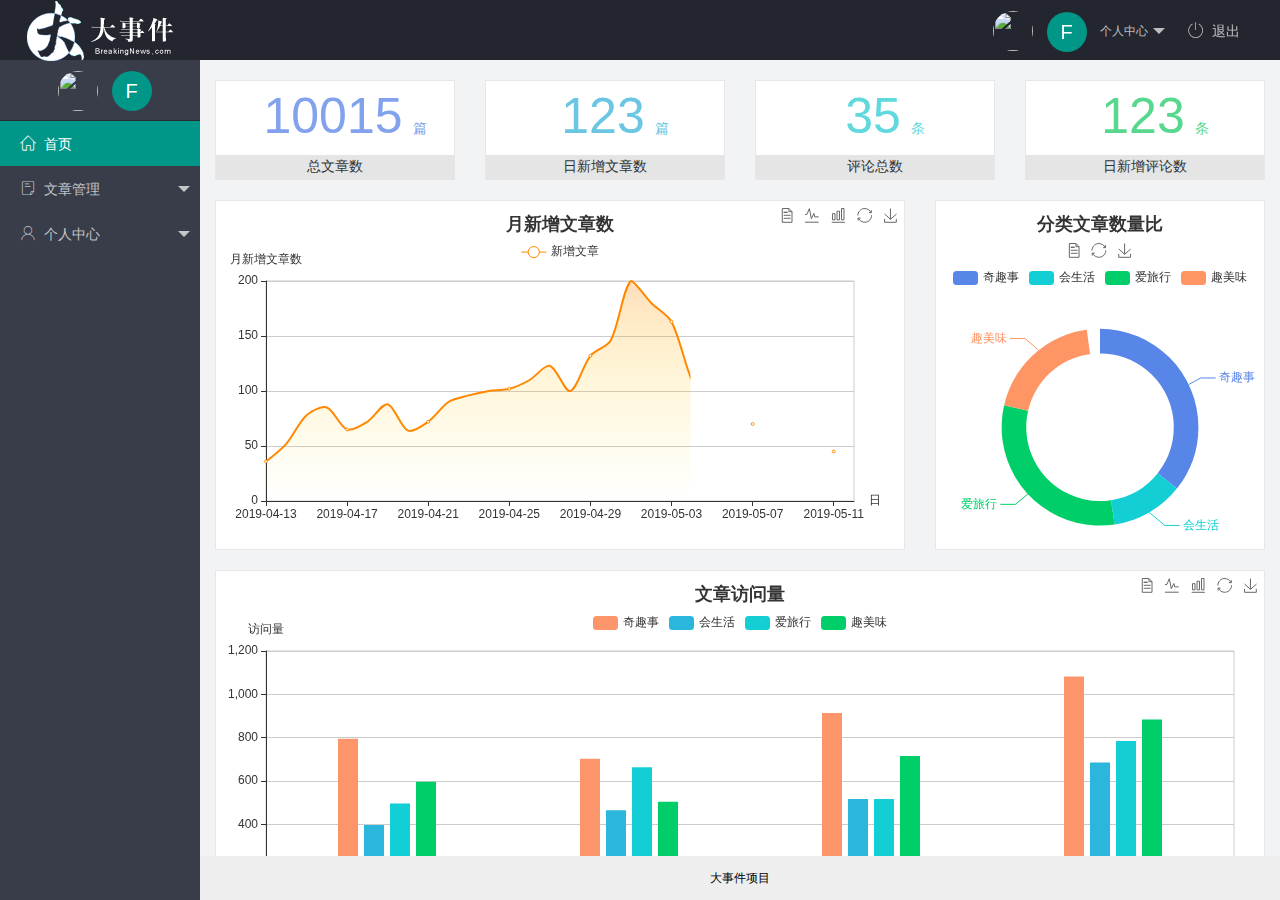
==== commit 8dd938b1: "主页完成" ====
--- a/index.html
+++ b/index.html
@@ -21,8 +21,9 @@
       <!-- 头部区域（可配合layui已有的水平导航） -->
       <ul class="layui-nav layui-layout-right">
         <li class="layui-nav-item">
-          <a href="javascript:;">
-            <img src="" class="layui-nav-img" />
+          <a href="javascript:;" class="userinfo">
+            <img src="http://t.cn/RCzsdCq" class="layui-nav-img" />
+            <span class="text-avatar">F</span>
             个人中心
           </a>
           <dl class="layui-nav-child">
@@ -32,13 +33,18 @@
           </dl>
         </li>
         <li class="layui-nav-item">
-          <a href=""><span class="iconfont icon-tuichu"></span>退出</a>
+          <a href="javascript:;" id="btnLogout"><span class="iconfont icon-tuichu"></span>退出</a>
         </li>
       </ul>
     </div>
 
     <div class="layui-side layui-bg-black">
       <div class="layui-side-scroll">
+        <div class="userinfo">
+          <img src="http://t.cn/RCzsdCq" class="layui-nav-img" />
+          <span class="text-avatar">F</span>
+          <span id="welcome"></span>
+        </div>
         <!-- 左侧导航区域（可配合layui已有的垂直导航） -->
         <ul class="layui-nav layui-nav-tree" lay-shrink="all">
           <li class="layui-nav-item layui-this">
@@ -89,6 +95,12 @@
   </div>
   <!-- 导入 layui 的JS文件 -->
   <script src="/assets/lib/layui/layui.all.js"></script>
+  <!-- 导入 jQuery -->
+  <script src="/assets/lib/jquery.js"></script>
+  <!-- 导入自己封装的 baseAPI （jq之后自己的js之前）-->
+  <script src="/assets/js/baseAPI.js"></script>
+  <!-- 导入自己的 js 文件 -->
+  <script src="/assets/js/index.js"></script>
 </body>
 
 </html>--- a/assets/css/index.css
+++ b/assets/css/index.css
@@ -10,6 +10,7 @@
 a {
   transition: none !important;
 }
+
 .layui-footer {
   text-align: center;
   font-size: 12px;
@@ -22,4 +23,36 @@
 .layui-icon {
   margin-right: 8px;
   margin-left: 20px;
+}
+
+.userinfo {
+  height: 60px;
+  line-height: 60px;
+  text-align: center;
+  font-size: 12px;
+  user-select: none;
+}
+
+.layui-side-scroll .userinfo {
+  border-bottom: 1px solid #282b33;
+}
+
+.layui-nav-img {
+  width: 40px;
+  height: 40px;
+}
+/* 文字头像 */
+.text-avatar {
+  display: inline-block;
+  width: 40px;
+  height: 40px;
+  background-color: #009688;
+  border-radius: 50%;
+  line-height: 40px;
+  text-align: center;
+  font-size: 20px;
+  color: #fff;
+  position: relative;
+  top: 4px;
+  margin-right: 10px;
 }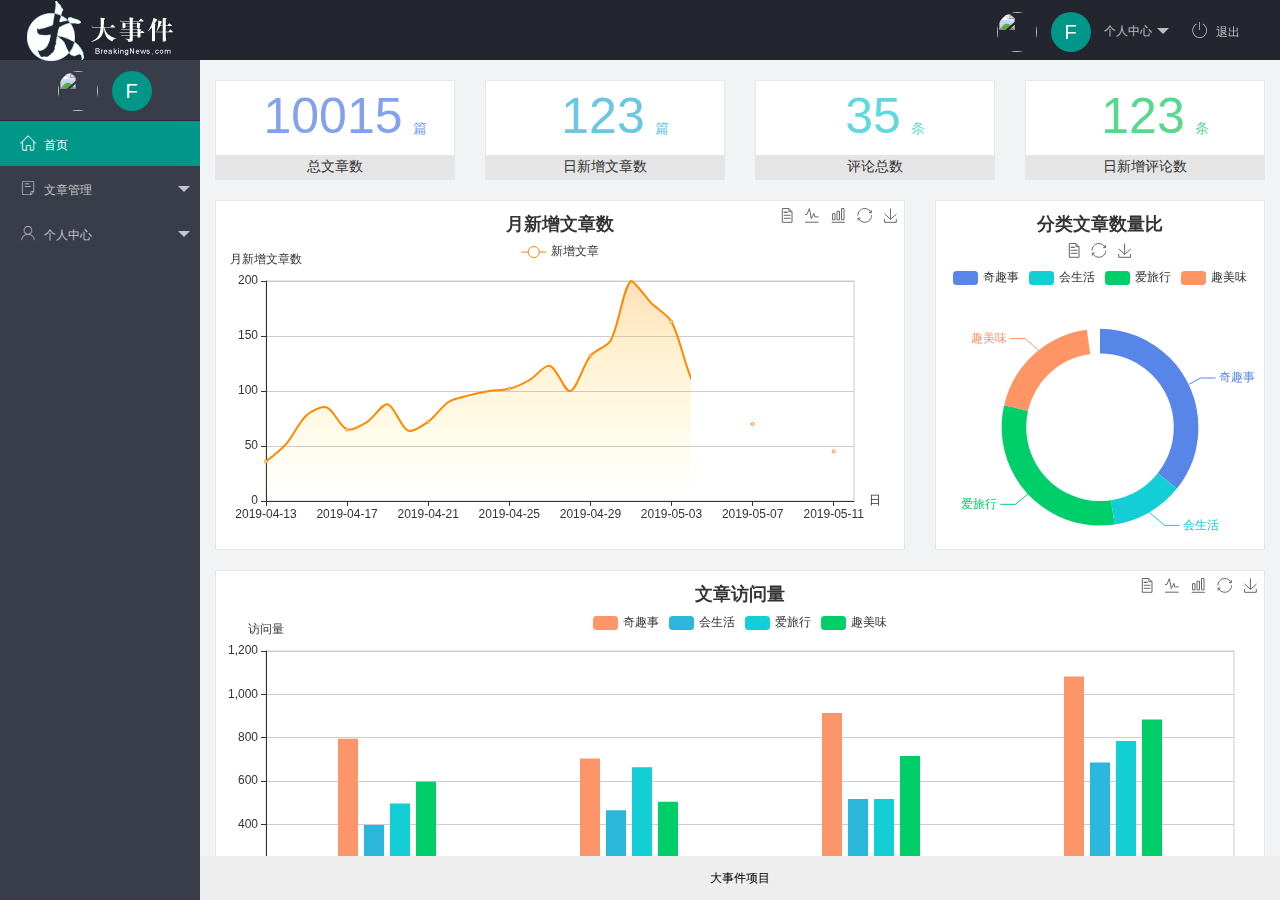
==== commit 911bb92f: "个人中心功能完成" ====
--- a/index.html
+++ b/index.html
@@ -27,9 +27,9 @@
             个人中心
           </a>
           <dl class="layui-nav-child">
-            <dd><a href="">基本资料</a></dd>
-            <dd><a href="">更换头像</a></dd>
-            <dd><a href="">重置密码</a></dd>
+            <dd><a href="/user/user_info.html" target="fm">基本资料</a></dd>
+            <dd><a href="/user/user_avatar.html" target="fm">更换头像</a></dd>
+            <dd><a href="/user/user_pwd.html" target="fm">重置密码</a></dd>
           </dl>
         </li>
         <li class="layui-nav-item">
@@ -68,20 +68,19 @@
             <a href="javascript:;"><span class="iconfont icon-user"></span>个人中心</a>
             <dl class="layui-nav-child">
               <dd>
-                <a href="javascript:;"><i class="layui-icon layui-icon-app"></i>基本资料</a>
+                <a href="/user/user_info.html" target="fm"><i class="layui-icon layui-icon-app"></i>基本资料</a>
               </dd>
               <dd>
-                <a href="javascript:;"><i class="layui-icon layui-icon-app"></i>更换头像</a>
+                <a href="/user/user_avatar.html" target="fm"><i class="layui-icon layui-icon-app"></i>更换头像</a>
               </dd>
               <dd>
-                <a href="javascript:;"><i class="layui-icon layui-icon-app"></i>重置密码</a>
+                <a href="/user/user_pwd.html" target="fm"><i class="layui-icon layui-icon-app"></i>重置密码</a>
               </dd>
             </dl>
           </li>
         </ul>
       </div>
     </div>
-
     <div class="layui-body">
       <!-- 内容主体区域 -->
       <!-- 为 `iframe` 指定默认页面 -->
--- a/assets/css/index.css
+++ b/assets/css/index.css
@@ -1,16 +1,3 @@
-iframe {
-  width: 100%;
-  height: 100%;
-}
-
-.layui-body {
-  overflow: hidden;
-}
-
-a {
-  transition: none !important;
-}
-
 .layui-footer {
   text-align: center;
   font-size: 12px;
@@ -23,6 +10,19 @@
 .layui-icon {
   margin-right: 8px;
   margin-left: 20px;
+}
+
+iframe {
+  width: 100%;
+  height: 100%;
+}
+
+.layui-body {
+  overflow: hidden;
+}
+
+a {
+  transition: none !important;
 }
 
 .userinfo {
@@ -41,7 +41,7 @@
   width: 40px;
   height: 40px;
 }
-/* 文字头像 */
+
 .text-avatar {
   display: inline-block;
   width: 40px;
@@ -55,4 +55,8 @@
   position: relative;
   top: 4px;
   margin-right: 10px;
+}
+
+.layui-nav-item a {
+  font-size: 12px;
 }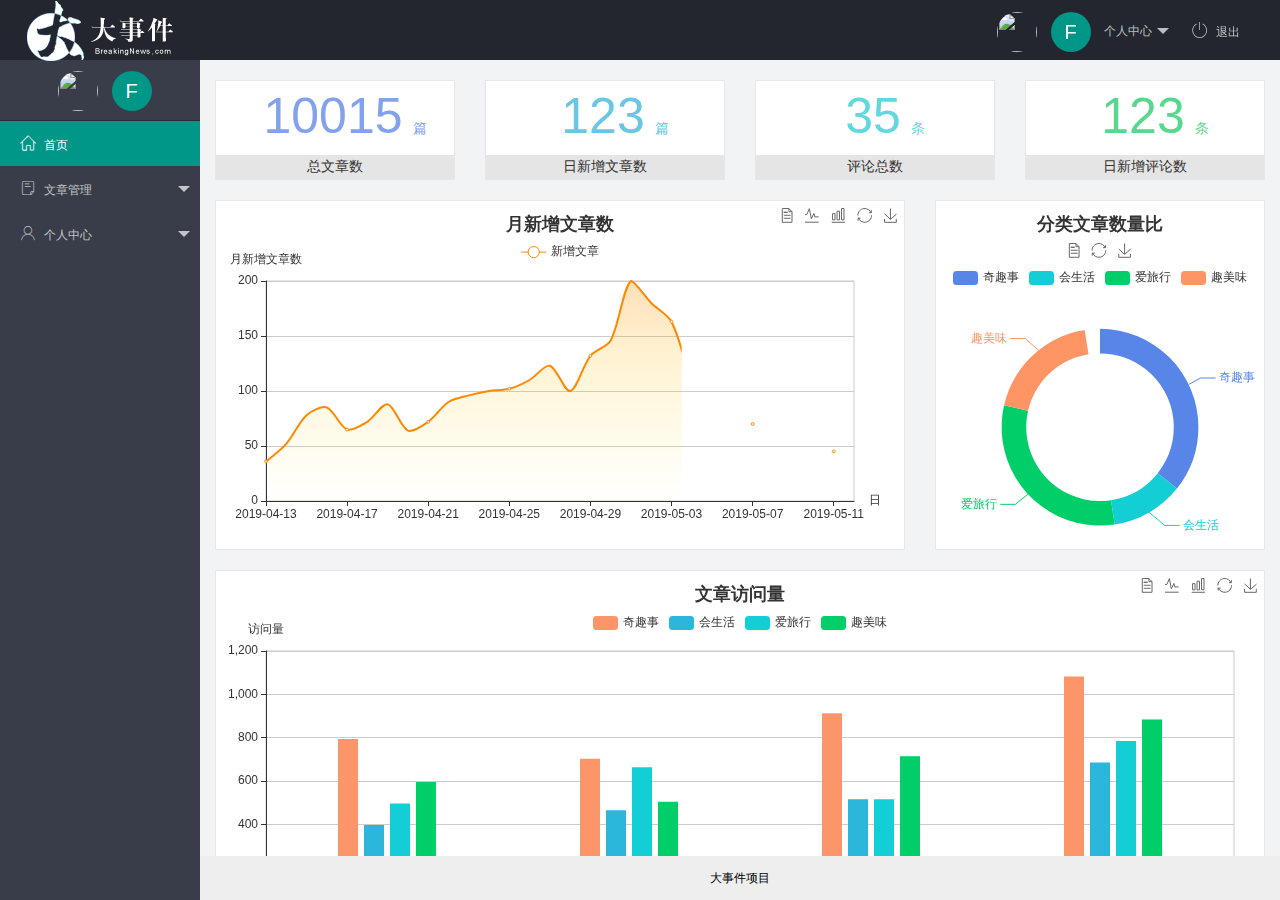
==== commit c76f1956: "文章类别渲染" ====
--- a/index.html
+++ b/index.html
@@ -54,7 +54,7 @@
             <a class="" href="javascript:;"><span class="iconfont icon-16"></span>文章管理</a>
             <dl class="layui-nav-child">
               <dd>
-                <a href="javascript:;"><i class="layui-icon layui-icon-app"></i>文章类别</a>
+              <a href="/article/art_cate.html" target="fm"><i class="layui-icon layui-icon-app"></i>文章类别</a>
               </dd>
               <dd>
                 <a href="javascript:;"><i class="layui-icon layui-icon-app"></i>文章列表</a>
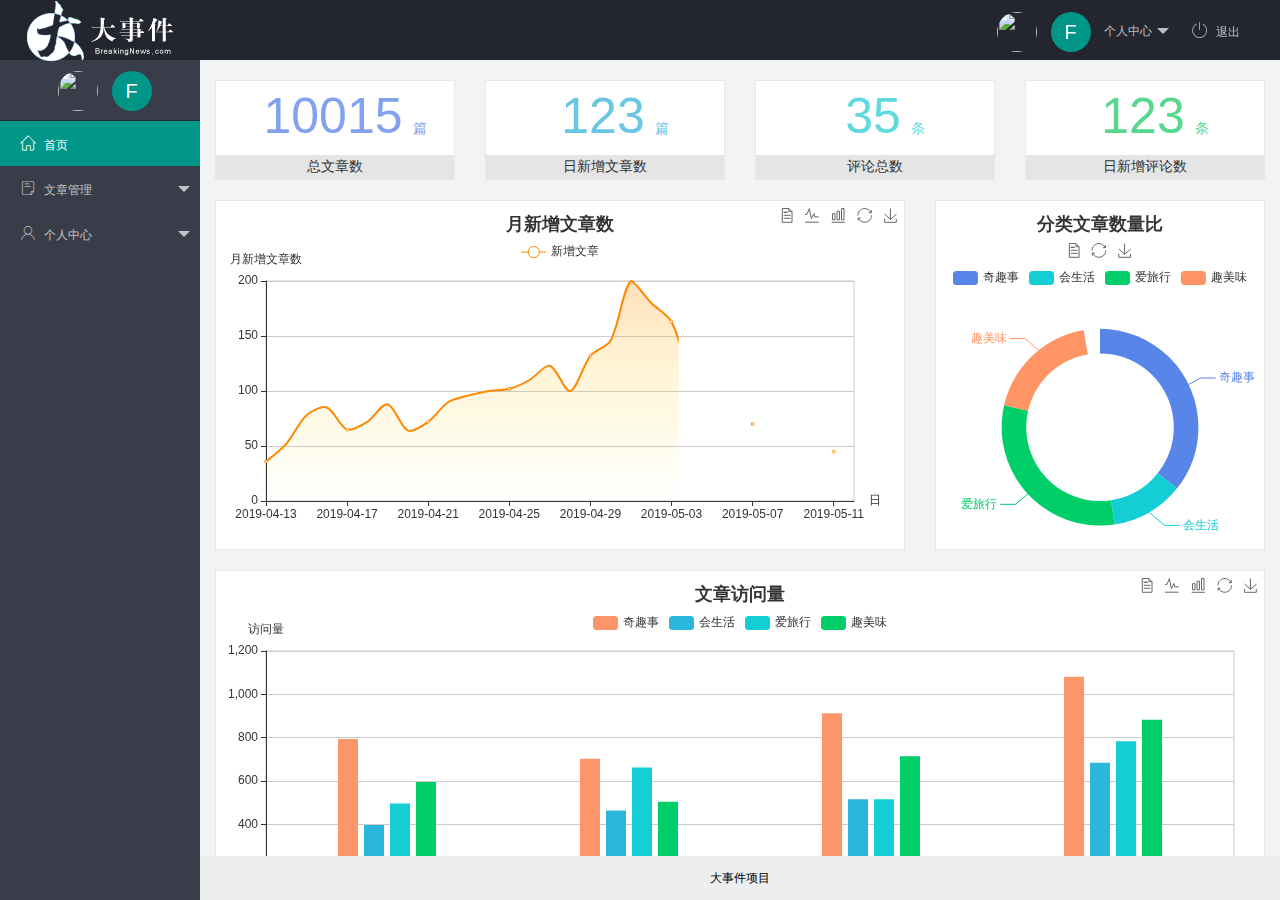
==== commit 2c5f3bd7: "文章模块完成" ====
--- a/index.html
+++ b/index.html
@@ -22,7 +22,7 @@
       <ul class="layui-nav layui-layout-right">
         <li class="layui-nav-item">
           <a href="javascript:;" class="userinfo">
-            <img src="http://t.cn/RCzsdCq" class="layui-nav-img" />
+            <img src="" class="layui-nav-img" />
             <span class="text-avatar">F</span>
             个人中心
           </a>
@@ -41,7 +41,7 @@
     <div class="layui-side layui-bg-black">
       <div class="layui-side-scroll">
         <div class="userinfo">
-          <img src="http://t.cn/RCzsdCq" class="layui-nav-img" />
+          <img src="" class="layui-nav-img" />
           <span class="text-avatar">F</span>
           <span id="welcome"></span>
         </div>
@@ -54,13 +54,13 @@
             <a class="" href="javascript:;"><span class="iconfont icon-16"></span>文章管理</a>
             <dl class="layui-nav-child">
               <dd>
-              <a href="/article/art_cate.html" target="fm"><i class="layui-icon layui-icon-app"></i>文章类别</a>
+                <a href="/article/art_cate.html" target="fm"><i class="layui-icon layui-icon-app"></i>文章类别</a>
               </dd>
               <dd>
-                <a href="javascript:;"><i class="layui-icon layui-icon-app"></i>文章列表</a>
+                <a href="/article/art_list.html" target="fm"><i class="layui-icon layui-icon-app"></i>文章列表</a>
               </dd>
               <dd>
-                <a href="javascript:;"><i class="layui-icon layui-icon-app"></i>发布文章</a>
+                <a href="/article/art_pub.html"  target="fm"><i class="layui-icon layui-icon-app"></i>发布文章</a>
               </dd>
             </dl>
           </li>
